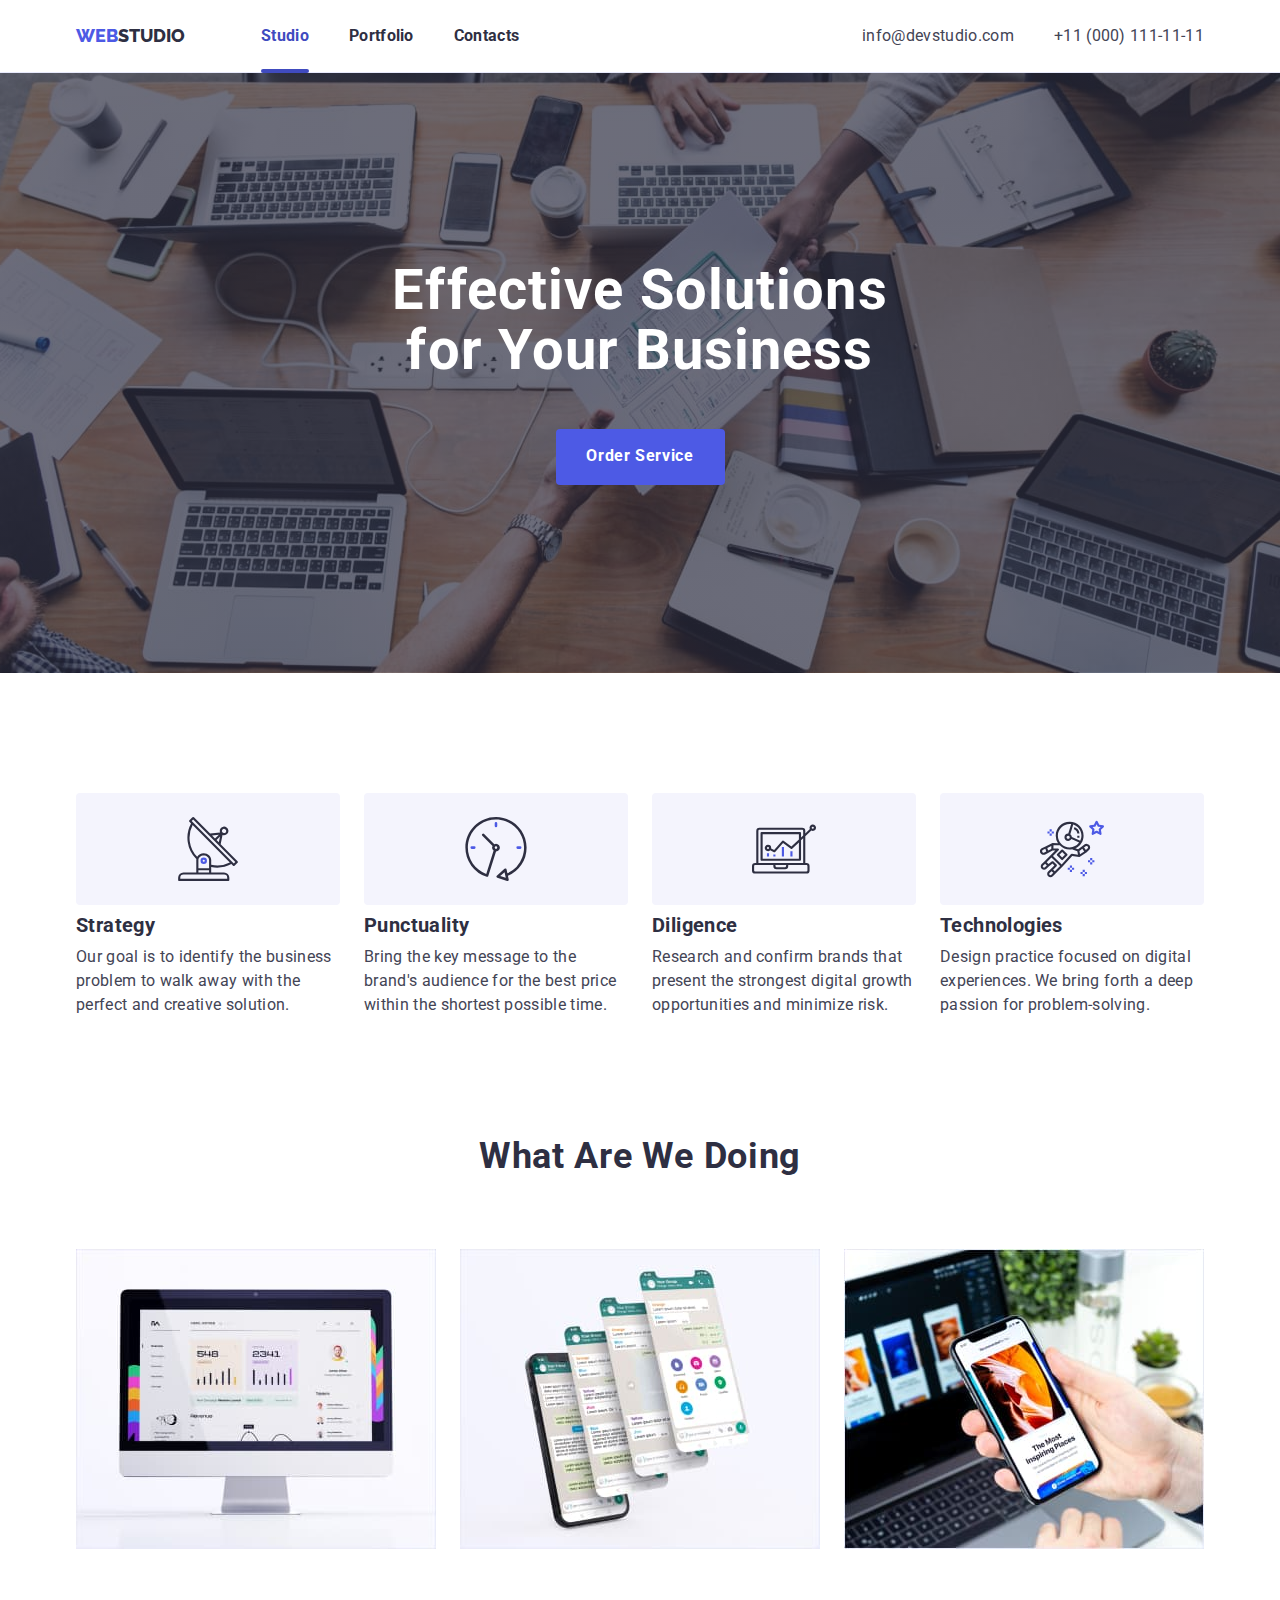
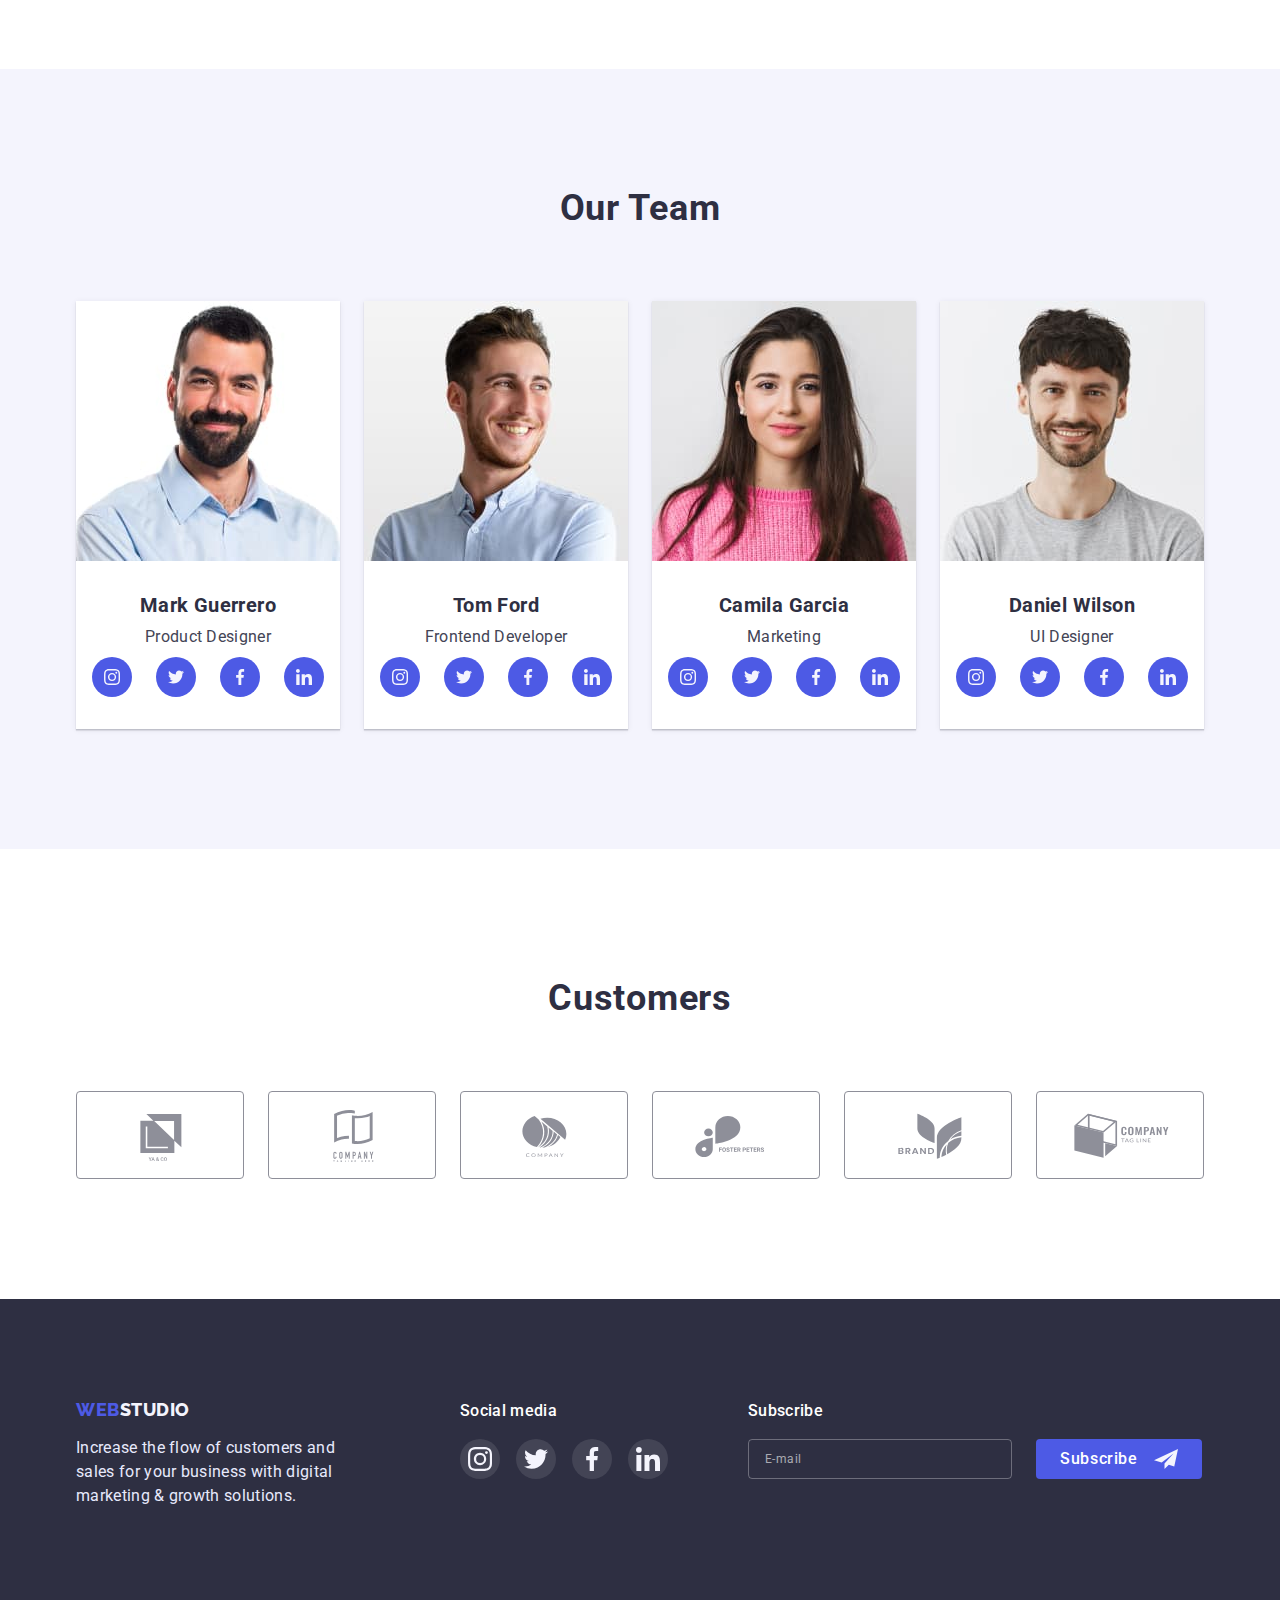
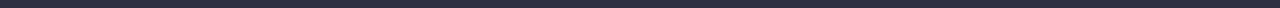
==== index.html @ 0e6d8555 "Create index.html" ====
<!DOCTYPE html>
<html lang="en">
<head>
    <meta charset="UTF-8">
    <meta http-equiv="X-UA-Compatible" content="IE=edge">
    <meta name="viewport" content="width=device-width, initial-scale=1.0">
    <title>Webstudio</title>
    <link rel="stylesheet" href="https://cdn.jsdelivr.net/npm/modern-normalize@1.1.0/modern-normalize.min.css">
    <link rel="preconnect" href="https://fonts.googleapis.com">
    <link rel="preconnect" href="https://fonts.gstatic.com" crossorigin>
    <link href="https://fonts.googleapis.com/css2?family=Raleway:wght@800&family=Roboto:wght@400;500;700;900&display=swap" rel="stylesheet">
    <link rel="stylesheet" href="./css/styles.css">
</head>
<body>
    <!--HEADER-->   
    <header class="header">
        
        <div class="container header-container">
        <a class="header-logo link" href="./index.html">Web<span class="header-logo-studio">Studio</span></a>
        <nav class="header-navigation">
            <ul class="header-list list">
                <li class="header-item">
                    <a class="header-link link current" href="./index.html">Studio</a>
                </li>
                <li class="header-item">
                    <a class="header-link link" href="./portfolio.html">Portfolio</a>
                </li>
                <li class="header-item">
                    <a class="header-link link" href="">Contacts</a>
                </li>
            </ul>
        </nav>
        <ul class="header-list list">
            <li class="header-item">
                <a class="contacts link" href="mailto:info@devstudio.com">info@devstudio.com</a>
            </li>
            <li class="header-item">
                <a class="contacts link" href="tel:+11(000)1111111">+11 (000) 111-11-11</a>
            </li>
        </ul>
        </div>
    </header>
    <main>
        <!--Hero-->
        <section class="hero">
            <div class="container">
            <h1 class="main-title">Effective Solutions for Your Business</h1>
            <button class="modal-btn" type="button" data-modal-open>Order Service</button>
        </div>
        </section>
        <section class="solutions section">
            
            <div class="container">
            <h2 hidden>solution</h2>
                <ul class="menu-solutions list">
                    <li class="menu-item">
                        <div class="menu-item-icon">
                            <svg class="menu-icon" width="64" height="64">
                            <use href="./images/icons.svg/symbol-defs[1].svg#icon-antenna" ></use>
                        </svg>
                        </div>
                        <p class="menu-name">Strategy</p>
                        <p class="menu-text">Our goal is to identify the business
                            problem to walk away with the perfect and creative solution. </p>
                    </li>
                    <li class="menu-item">
                        <div class="menu-item-icon">
                            <svg class="menu-icon" width="64" height="64">
                            <use href="./images/icons.svg/symbol-defs[1].svg#icon-clock" ></use>
                        </svg>
                        </div>
                        <p class="menu-name">Punctuality</p>
                        <p class="menu-text">Bring the key message to the brand's audience for the best price within the shortest possible time.</p>
                    </li>
                    <li class="menu-item">
                        <div class="menu-item-icon">
                            <svg class="menu-icon" width="64" height="64">
                            <use href="./images/icons.svg/symbol-defs[1].svg#icon-diagram" ></use>
                        </svg>
                        </div>
                        <p class="menu-name">Diligence</p>
                        <p class="menu-text">Research and confirm brands that present the strongest digital growth opportunities and minimize risk.
                        </p>
                    </li>
                    <li class="menu-item">
                        <div class="menu-item-icon">
                            <svg class="menu-icon" width="64" height="64">
                            <use href="./images/icons.svg/symbol-defs[1].svg#icon-astronaut-1-1" ></use>
                        </svg>
                        </div>
                        <p class="menu-name">Technologies</p>
                        <p class="menu-text">Design practice focused on digital experiences. We bring forth a deep passion for problem-solving.</p>
                    </li>
                </ul>
                </div>
        </section>
        <section class="images">
            <div class="container">
            <h2 class="images-title title">What are we doing</h2>
            <ul class="images-menu list">
                <li class="images-item"> 
                    <img src="./images/homework1/monitor.jpg" alt="monitor" width="360" height="300">
                </li>
                <li class="images-item"> 
                    <img src="./images/homework1/phones.jpg" alt="phones" width="360" height="300"> 
                </li>
                <li class="images-item">
                    <img src="./images/homework1/phone.jpg" alt="phone" width="360" height="300"> 
                </li>
            </ul>
            </div>
        </section>
        <section class="team section">
            <div class="container">
            <h2 class="team-title title">Our Team</h2>
            <ul class="team-photo list">
                <li class="team-item">
                   
                    <img src="./images/homework1/mark_guerrero.jpg" alt="man with a beard" width="264" height="260"> 
                <div class="team-item-container">
                 <h3 class="team-name">Mark Guerrero</h3> 
            <p class="team-text">Product Designer</p>
            <ul class="team-soc-list list">
                <li class="team-soc-item">
                    <a href="" class="team-soc-link link">
                    <svg class="team-soc-icon" width="16" height="16">
                        <use href="./images/icons.svg/symbol-defs[1].svg#icon-instagram-2-1"></use>
                    </svg>
                </a></li>
                <li class="team-soc-item">
                    <a href="" class="team-soc-link link">
                        <svg class="team-soc-icon" width="16" height="16">
                        <use href="./images/icons.svg/symbol-defs[1].svg#icon-twitter-1-1"></use>
                    </svg>
                </a></li>
                <li class="team-soc-item">
                    <a href="" class="team-soc-link link">
                    <svg class="team-soc-icon" width="16" height="16">
                        <use href="./images/icons.svg/symbol-defs[1].svg#icon-facebook-1-1"></use>
                    </svg>
                </a></li>
                <li class="team-soc-item"><a href="" class="team-soc-link link">
                    <svg class="team-soc-icon" width="16" height="16">
                        <use href="./images/icons.svg/symbol-defs[1].svg#icon-linkedin-1-1"></use>
                    </svg>
                </a></li>
            </ul>

                </div>
        </li>
                <li class="team-item">
                    <img src="./images/homework1/tom_ford.jpg" alt="blond man" width="264" height="260"> 
                <div class="team-item-container">
                    <h3 class="team-name">Tom Ford</h3>
            <p class="team-text">Frontend Developer</p> 
            <ul class="team-soc-list list">
                <li class="team-soc-item">
                    <a href="" class="team-soc-link link">
                    <svg class="team-soc-icon" width="16" height="16">
                        <use href="./images/icons.svg/symbol-defs[1].svg#icon-instagram-2-1"></use>
                    </svg>
                </a></li>
                <li class="team-soc-item">
                    <a href="" class="team-soc-link link">
                        <svg class="team-soc-icon" width="16" height="16">
                        <use href="./images/icons.svg/symbol-defs[1].svg#icon-twitter-1-1"></use>
                    </svg>
                </a></li>
                <li class="team-soc-item">
                    <a href="" class="team-soc-link link">
                    <svg class="team-soc-icon" width="16" height="16">
                        <use href="./images/icons.svg/symbol-defs[1].svg#icon-facebook-1-1"></use>
                    </svg>
                </a></li>
                <li class="team-soc-item"><a href="" class="team-soc-link link">
                    <svg class="team-soc-icon" width="16" height="16">
                        <use href="./images/icons.svg/symbol-defs[1].svg#icon-linkedin-1-1"></use>
                    </svg>
                </a></li>
            </ul>
                </div>
        </li>
                <li class="team-item">
                    <img src="./images/homework1/camila_garcia.jpg" alt="woman" width="264" height="260"> 
                <div class="team-item-container">
                    <h3 class="team-name">Camila Garcia</h3>
                    <p class="team-text">Marketing</p>
                    <ul class="team-soc-list list">
                        <li class="team-soc-item">
                            <a href="" class="team-soc-link link">
                            <svg class="team-soc-icon" width="16" height="16">
                                <use href="./images/icons.svg/symbol-defs[1].svg#icon-instagram-2-1"></use>
                            </svg>
                        </a></li>
                        <li class="team-soc-item">
                            <a href="" class="team-soc-link link">
                                <svg class="team-soc-icon" width="16" height="16">
                                <use href="./images/icons.svg/symbol-defs[1].svg#icon-twitter-1-1"></use>
                            </svg>
                        </a></li>
                        <li class="team-soc-item">
                            <a href="" class="team-soc-link link">
                            <svg class="team-soc-icon" width="16" height="16">
                                <use href="./images/icons.svg/symbol-defs[1].svg#icon-facebook-1-1"></use>
                            </svg>
                        </a></li>
                        <li class="team-soc-item"><a href="" class="team-soc-link link">
                            <svg class="team-soc-icon" width="16" height="16">
                                <use href="./images/icons.svg/symbol-defs[1].svg#icon-linkedin-1-1"></use>
                            </svg>
                        </a></li>
                    </ul>
                </div>
                </li>
                <li class="team-item">
                    <img src="./images/homework1/daniel_wilson.jpg" alt="man in a gray T-shirt" width="264" height="260"> 
                <div class="team-item-container">
                    <h3 class="team-name">Daniel Wilson</h3>
                <p class="team-text">UI Designer</p>
                <ul class="team-soc-list list">
                    <li class="team-soc-item">
                        <a href="" class="team-soc-link link">
                        <svg class="team-soc-icon" width="16" height="16">
                            <use href="./images/icons.svg/symbol-defs[1].svg#icon-instagram-2-1"></use>
                        </svg>
                    </a></li>
                    <li class="team-soc-item">
                        <a href="" class="team-soc-link link">
                            <svg class="team-soc-icon" width="16" height="16">
                            <use href="./images/icons.svg/symbol-defs[1].svg#icon-twitter-1-1"></use>
                        </svg>
                    </a></li>
                    <li class="team-soc-item">
                        <a href="" class="team-soc-link link">
                        <svg class="team-soc-icon" width="16" height="16">
                            <use href="./images/icons.svg/symbol-defs[1].svg#icon-facebook-1-1"></use>
                        </svg>
                    </a></li>
                    <li class="team-soc-item"><a href="" class="team-soc-link link">
                        <svg class="team-soc-icon" width="16" height="16">
                            <use href="./images/icons.svg/symbol-defs[1].svg#icon-linkedin-1-1"></use>
                        </svg>
                    </a></li>
                </ul>
                </div>
            </li>
            </ul>
        </div>
        </section>
        <section class="customers">
            <div class="container">
<h2 class="title">Customers</h2>
<ul class="customers-list list">
    <li class="customers-item"><a href="" class="customers-link link">
        <svg class="customers-icon" width="104" height="56">
            <use href="./images/icons.svg/symbol-defs[1].svg#icon-Logo-1"></use>
        </svg>
    </a></li>
    <li class="customers-item"><a href="" class="customers-link link">
        <svg class="customers-icon" width="104" height="56">
            <use href="./images/icons.svg/symbol-defs[1].svg#icon-Logo-2"></use>
        </svg>
    </a></li>
    <li class="customers-item"><a href="" class="customers-link link">
        <svg class="customers-icon" width="104" height="56">
            <use href="./images/icons.svg/symbol-defs[1].svg#icon-Logo-3"></use>
        </svg>
    </a></li>
    <li class="customers-item"><a href="" class="customers-link link">
        <svg class="customers-icon" width="104" height="56">
            <use href="./images/icons.svg/symbol-defs[1].svg#icon-Logo-4"></use>
        </svg>
    </a></li>
    <li class="customers-item"><a href="" class="customers-link link">
        <svg class="customers-icon" width="104" height="56">
            <use href="./images/icons.svg/symbol-defs[1].svg#icon-Logo-5"></use>
        </svg>
    </a></li>
    <li class="customers-item"><a href="" class="customers-link link">
        <svg class="customers-icon" width="104" height="56">
            <use href="./images/icons.svg/symbol-defs[1].svg#icon-Logo-6"></use>
        </svg>
    </a></li>
</ul>
</div>
        </section>
    </main>


    <footer class="footer">
        <div class=" footer-container container ">
        <div class="">
        <a class="footer-link link" href="/">Web<span class="footer-studio">Studio</span></a>
        <p class="footer-text">Increase the flow of customers and sales for your business with digital marketing & growth solutions.</p>
        </div>
        <div class="footer-field">
            <h3 class="footer-title">Social media</h3>
            <ul class="footer-soc-list list">
                <li class="footer-soc-item">
                    <a href="" class="footer-soc-link link">
                    <svg class="footer-soc-icon" width="24" height="24">
                        <use href="./images/icons.svg/symbol-defs[1].svg#icon-instagram-2-1"></use>
                    </svg>
                </a></li>
                <li class="footer-soc-item">
                    <a href="" class="footer-soc-link link">
                        <svg class="footer-soc-icon" width="24" height="24">
                        <use href="./images/icons.svg/symbol-defs[1].svg#icon-twitter-1-1"></use>
                    </svg>
                </a></li>
                <li class="footer-soc-item">
                    <a href="" class="footer-soc-link link">
                    <svg class="footer-soc-icon" width="24" height="24">
                        <use href="./images/icons.svg/symbol-defs[1].svg#icon-facebook-1-1"></use>
                    </svg>
                </a></li>
                <li class="footer-soc-item"><a href="" class="footer-soc-link link">
                    <svg class="footer-soc-icon" width="24" height="24">
                        <use href="./images/icons.svg/symbol-defs[1].svg#icon-linkedin-1-1"></use>
                    </svg>
                </a></li>
            </ul>
        </div>
        <div class="footer-sub">
        <h3 class="footer-title-sub">Subscribe</h3>
        <form class="footer-form">
        <input type="email" class="footer-input" name="user-email" required placeholder="E-mail"/> 
        <button type="submit" class="footer-submit">Subscribe
            <svg class="footer-soc-icon" width="24" height="24">
                <use href="./images/icons.svg/symbol-defs.svg#icon-Frame-3-1"></use>
            </svg>
        </button>
    </form></div>
    </div>
    </footer>
   
    <div class="backdrop is-hidden" data-modal>
        <div class="modal">
            <button type="button" class="modal-close" data-modal-close>
                <svg class="modal-icon" width="8" height="8">
                    <use href="./images/icons.svg/symbol-defs[1].svg#icon-close-black-18dp-2-1-1"></use>
                </svg>
            </button>
            <p class="modal-title">Leave your contacts and we will call you back</p>
           
            <form class="modal-form">
              
                    <label for="user-name" class="input-text">Name</label>
                    <div class="input-wrap">
                <input type="text" class="modal-input" id="user-name" name="user-name" required />
                <svg class="input-icon" width="18" height="18">
                    <use href="./images/icons.svg/symbol-defs.svg#icon-person-black-18dp-1-1"></use>
                </svg>
            </div>
       
           
            
                <label for="user-tel" class="input-text">Phone</label>
                <div class="input-wrap">
                <input type="tel" class="modal-input" id="user-tel" name="user-tel" required  />
                <svg class="input-icon" width="18" height="18">
                    <use href="./images/icons.svg/symbol-defs.svg#icon-phone-black-18dp-1-1"></use>
                </svg>
                </div>
        
              
                
                    <label for="user-email" class="input-text">Email</label>
                    <div class="input-wrap">
                <input type="email" class="modal-input" id="user-email" name="user-email" required/>
                <svg class="input-icon" width="18" height="18">
                    <use href="./images/icons.svg/symbol-defs.svg#icon-email-black-18dp-1-1"></use>
                </svg></div>
            
        
                <label for="user-comment" class="input-text">Comment</label>
            <textarea name="user-comment" id="user-comment" class="modal-comment" placeholder="Text input"></textarea>
        
         
            <input id="user-policy" type="checkbox" name="user_policy" value="true" class="modal-check visually-hidden"/>
            <label for="user-policy" class="check-text">
                <span>
                    <svg class="check-icon" width="10" height="8">
                        <use href="./images/icons.svg/symbol-defs.svg#icon-check-1"></use>
                    </svg>
                </span>I accept the terms and conditions of the&nbsp;<a href="">Privacy Policy</a></label>
        
           <button type="submit" class="modal-form-submit">Send</button>
            </form>
    </div>
        </div>
   
    <script src="./js/modal.js"></script>
</body>
</html>
---- css/styles.css ----
:root {
    --dark-color:#2E2F42;
    --text-color: #434455;
    --pressed-state-color: #404BBF;
    --btn-color: #FFFFFF;
    --links-color: #4D5AE5;
    --accent-color:#E7E9FC;
    --footer-logo-color: #F4F4FD;
}
body {
    font-family: 'Roboto', sans-serif;
   color: var(--text-color);

}
p,h1,h2,h3,h4,h5,h6 {
    margin-top: 0; 
    margin-bottom: 0;
     }
ol, ul{
    margin-top: 0; 
    margin-bottom: 0;
    padding-left: 0;
}
img {
    display: block;
}
.container {
    width: 1158px;
    padding-left: 15px;
    padding-right: 15px;
margin: 0 auto;


}
.section {
    padding-bottom: 120px;
    padding-top: 120px;
}
/*------------HEADER----------------*/
.list {
    list-style: none;
}
.link {
    text-decoration: none;
}
.header {
    padding-top: 24px;
    padding-bottom: 24px;
    border-bottom: 1px solid var(--accent-color);
}
.header-container {
    display: flex;
    align-items: center;
}

.header-logo {
font-family: 'Raleway', sans-serif;
font-weight: 800;
font-size: 18px;
line-height: 1.33;
text-transform: uppercase;
margin-right: 76px;
color: var(--links-color);
}

.header-logo-studio {
/* NAVY BLUE */
color: var(--dark-color);

}


/*-----------------nav-------------------------*/
.header-navigation {
    display: flex;
    align-items: center;
    margin-right: auto;
}
.header-list {
    display: flex;
    gap: 40px;  
}
.header-link {
    position: relative;
    font-weight: 700;
    font-size: 16px;
    line-height: 1.5;
    letter-spacing: 0.02em;
   /* navy blue */
   color: var(--dark-color);
    transition: color 250ms cubic-bezier(0.4, 0, 0.2, 1);
    
}
.header-link.current::after {
    content: "";
position: absolute;
width: 100%;
height: 4px;
background: #404BBF;
border-radius: 2px;
left: 0;
bottom: -28px;

}
.header-link:hover,
.header-link:focus {
    color: var(--pressed-state-color);
    background-color:var(--btn-color);
}
.header-list .header-link.current {
    color: var(--pressed-state-color);
}

/*-------------/nav----------------*/


/*--------------contacts--------------*/
.contacts {
    position: relative;
    font-size: 16px;
    line-height: 1.5;
    letter-spacing: 0.02em;
/* SLATE */
    color: var(--text-color);
    transition: color 250ms cubic-bezier(0.4, 0, 0.2, 1),
    background-color 250ms cubic-bezier(0.4, 0, 0.2, 1);
}
.contacts:hover,
.contacts:focus {
    color: var(--pressed-state-color);
   background-color: var(--btn-color);
}
/*----------------/contacts-------------------*/
/*--------------------/HEADER-----------*/
/*---------------MAIN-HERO-------------------*/
.hero {
    padding-top: 188px;
    padding-bottom: 188px;
    background-color: var(--dark-color);
    text-align: center;
    background-image: linear-gradient(
        rgba(46, 47, 66, 0.7),
        rgba(46, 47, 66, 0.7)
    ), url(../images/hw4/people-office.jpg);
    background-repeat: no-repeat;
    background-position: center;
    background-size: cover;
    max-width: 1440px;
    margin: auto;
}

.main-title {
max-width: 496px;
font-weight: 700;
font-size: 56px;
line-height: 1.07;
letter-spacing: 0.02em;
color: var(--btn-color);

margin-left: auto;
margin-right: auto;
margin-bottom: 48px;

}
.modal-btn {
    
  min-width: 169px;
  height: 56px;
    font-family: inherit;
    font-weight: 700;
    font-size: 16px;
    line-height: 1.18;
    letter-spacing: 0.04em;
    cursor: pointer;
    color: var(--btn-color);    
    background-color: var(--links-color);
    border-radius: 4px;
    border: none;
    transition: background-color 250ms cubic-bezier(0.4, 0, 0.2, 1);
}
.modal-btn:hover,
.modal-btn:focus
 { 
background-color: var(--pressed-state-color);

}
/*-----------------/Hero----------------*/
/*----------------- Section-SOLUTIONS---------*/
.menu-solutions {
    
    display: flex;
    flex-wrap: wrap;
    gap: 24px;
    column-gap: 24px;
    align-items: center;
     
}
.menu-item {
    flex-basis: calc((100% - 72px)/4);
    max-width: 264px;
}  
.menu-name{
   
    font-weight: 700;
    font-size: 20px;
    line-height: 1.2;
    letter-spacing: 0.02em; 
    /* NAVY BLUE */
    color: var(--dark-color);
    margin-bottom: 8px;
    margin-top: 8px;
}
.menu-text {
    
    font-size: 16px;
    line-height: 1.5;
    letter-spacing: 0.02em;
    /* SLATE */
    color: var(--text-color);    
}
.menu-item-icon {
    display: flex;
    border-radius: 4px;
        background-color: var(--footer-logo-color);
        align-items: center;
        justify-content: center;
        padding-top: 24px;
        padding-bottom: 24px;
}
.menu-icon{
    fill: var(--dark-color);
 
}
   
    
/*-----------------/section-SOLUTIONS---------*/
/*------------------sec-IMAGES-TEAM--------------------*/
.images-menu {
    display: flex;
    flex-wrap: wrap;
    gap: 24px;
    flex-basis: calc((100%-48px)/3);
}
.images {
    padding-bottom: 120px;
   
}
.title {

font-weight: 700;
font-size: 36px;
line-height: 1.11;
letter-spacing: 0.02em;
text-transform: capitalize;
color: var(--dark-color);
margin-bottom: 72px;
text-align: center;
}
/*------------------/sec-IMAGES--------------------*/


.team-item {
    box-shadow: 0px 1px 6px rgba(46, 47, 66, 0.08), 0px 1px 1px rgba(46, 47, 66, 0.16), 0px 2px 1px rgba(46, 47, 66, 0.08);
 
 background: var(--btn-color);

}

.team-name {
    
    font-weight: 700;
    font-size: 20px;
    line-height: 1.2;
    letter-spacing: 0.02em;
    /* NAVY BLUE */
    color: var(--dark-color);
  
    margin-bottom: 8px;
}
.team-text{
    font-size: 16px;
    line-height: 1.5;
    letter-spacing: 0.02em;
    /* SLATE */
    color: var(--text-color);
    margin-bottom: 8px;
}

.team {
    background-color:#F4F4FD;
}
.team-photo {
    display: flex;
    flex-wrap: wrap;
   gap: 24px;
   text-align: center;
   flex-basis: calc((100%-72px)/4); 
  
   
}
.team-item-container {
padding: 32px 16px;
}
.team-soc-list {
    display: flex;
    justify-content: center;
    list-style: none;
    gap: 24px;
    
}

.team-soc-item {
    width: 40px;
    height: 40px;
    
}

.team-soc-link{
    
    width: 100%;
    height: 100%;
    display: flex;
    border-radius: 50%;
    background-color: var(--links-color);
    align-items: center;
    justify-content: center;
    transition: background-color 250ms cubic-bezier(0.4, 0, 0.2, 1);
}
.team-soc-icon {
    fill:var(--footer-logo-color);
}
.team-soc-link:hover,
.team-soc-link:focus{
    background-color: var(--pressed-state-color);
}

/*------------------/sec-TEAM--------------------*/


/*------------------customers---------------------*/
.customers {
    padding-top: 130px;
    padding-bottom: 120px;
}
.customers-item {
    width: 168px;
    height: 88px;
    
}
.customers-link {
    width: 100%;
    height: 100%; 
    display: flex;
    border: 1px solid #8E8F99;
    border-radius: 4px;
align-items: center;
    justify-content: center;
    background-color: var(--btn-color);
    transition: border-color 250ms cubic-bezier(0.4, 0, 0.2, 1)
    ;
}
.customers-list {
    display: flex;
    justify-content: center;
    list-style: none;
    gap: 24px;
    
}
.customers-icon{
    
    fill: #8E8F99;
    transition: fill 250ms cubic-bezier(0.4, 0, 0.2, 1);
}
.customers-link:hover,

.customers-link:focus {
    border: 1px solid var(--pressed-state-color);
   
}
.customers-link:hover .customers-icon,

.customers-link:focus .customers-icon{
fill: var(--pressed-state-color);}



/*------------------FOOTER--------------------*/
.footer-link {
    font-family: 'Raleway', sans-serif;
font-weight: 800;
font-size: 18px;
line-height: 1.17;
letter-spacing: 0.03em;
text-transform: uppercase;
/* IRIS */
color: var(--links-color);

}
.footer-studio {
    /* CLOUD */
    color:var(--footer-logo-color); 
}
.footer-text {
font-size: 16px;
line-height: 1.5;
letter-spacing: 0.02em;
/* CORNFLOWER */
color: var(--accent-color);
margin-top: 16px;
max-width: 264px;
}
.footer {
    background-color: var(--dark-color);
    padding-top: 100px;
    padding-bottom: 100px;
    
}
.footer-container{
    display: flex;
}
.footer-title{
    display: flex;
font-weight: 500;
font-size: 16px;
line-height: 1.5;
/* identical to box height, or 150% */
letter-spacing: 0.02em;
margin-bottom:16px ;
color: var(--btn-color);
}
.footer-soc-list {
    display: flex;
    justify-content: center;
    gap: 16px;
}

.footer-soc-item {
    width: 40px;
    height: 40px;
}
.footer-soc-link {
    width: 100%;
    height: 100%;
    display: flex;
    border-radius: 50%;
    align-items: center;
    
    justify-content: center;
    background-color: rgba(255, 255, 255, 0.1);
    transition:  background-color 250ms cubic-bezier(0.4, 0, 0.2, 1);
}

.footer-soc-icon {
    fill: var(--footer-logo-color);
}
.footer-soc-link:hover,
.footer-soc-link:focus{
    background-color: #31D0AA;
}
.footer-field{
    margin-left: 120px;
    margin-right: 80px;
}
.footer-input {
    width: 264px;
    height: 40px;
    background-color: transparent;
    border: 1px solid rgba(255, 255, 255, 0.3);
border-radius: 4px;
outline: none;
padding-left: 16px;
color: #FFFFFF;
font-size: 12px;
display: flex;
transition:border-color 250ms cubic-bezier(0.4, 0, 0.2, 1);
}
.footer-input:hover,
.footer-input:focus{
    border-color: 1px solid rgba(33, 150, 243, 0);
    outline: none;
}
.footer-input::placeholder{
    font-weight: 400;
font-size: 12px;
line-height: 2;
display: flex;
align-items: center;
letter-spacing: 0.04em;
color: rgba(255, 255, 255, 0.6);
}
.footer-submit {
    min-width: 165px;
    height: 40px;
      font-weight: 500;
      font-size: 16px;
      line-height: 1.5;
      letter-spacing: 0.04em;
      cursor: pointer;
      color: var(--btn-color);    
      background-color: var(--links-color);
      border-radius: 4px;
      border: none;
      display: flex;
align-items: center;
justify-content: center;
gap: 16px;
padding: 8px 24px;
      transition: background-color 250ms cubic-bezier(0.4, 0, 0.2, 1);
     
    }
  .footer-submit:hover,
  .footer-submit:focus
   { 
  background-color: var(--pressed-state-color);
}

.footer-form{
    display: flex;
    gap: 24px;
   
}
.footer-title-sub{
    font-weight: 500;
    display: flex;
font-size: 16px;
line-height: 1.5;
letter-spacing: 0.02em;
color: #FFFFFF;
margin-bottom: 16px;

}
/*------------------/FOOTER--------------------*/


/*---------------PORTFOLIO-----------------*/
.visually-hidden {
    border: 0;
  clip: rect(0 0 0 0);
  height: 1px;
  margin: -1px;
  overflow: hidden;
  padding: 0;
  position: absolute;
  width: 1px; 
}
.filters {
    padding-top: 96px;
    padding-bottom: 120px;
    
}
.filters-list{
    display: flex;
    flex-basis: calc((100% - 96px)/5);
    justify-content: center;
    gap:24px;
    margin:0 auto; 
    margin-bottom: 72px;
}

.filters-btn {
    font-family: inherit;
font-weight: 500;
font-size: 16px;
line-height: 1.5;
display:flex;
align-items: flex-start;
text-align: center;
letter-spacing: 0.04em;
/* IRIS */
color: var(--links-color);
background: var(--footer-logo-color);
cursor: pointer;
border-radius: 4px;
transition: color 250ms cubic-bezier(0.4, 0, 0.2, 1), 
background-color 250ms cubic-bezier(0.4, 0, 0.2, 1),
 box-shadow 250ms cubic-bezier(0.4, 0, 0.2, 1),
  border-color 250ms cubic-bezier(0.4, 0, 0.2, 1);
padding: 12px 24px;
border: 1px solid var(--accent-color);
}
.filters-btn:hover,
.filters-btn:focus {
    color: var(--btn-color);
   background-color: var(--pressed-state-color);
   border: 1px solid var(--pressed-state-color);
   box-shadow: 0px 3px 1px rgba(0, 0, 0, 0.1), 
   0px 2px 1px rgba(0, 0, 0, 0.08), 0px 2px 2px rgba(0, 0, 0, 0.12);
}
.photos-title{
    font-weight: 500;
    font-size: 20px;
    line-height: 1.2;
    letter-spacing: 0.02em;
    /* NAVY BLUE */ 
    color: var(--dark-color); 
    margin-bottom: 8px;
    
}
.photos-subtitle{
    font-size: 16px;
    line-height: 1.5;
    letter-spacing: 0.02em;
    /* SLATE */
    color: var(--text-color);
}

 .photos-list {
 flex-basis: calc((100%-192px)/9);
 display: flex;   
 flex-wrap: wrap;
row-gap: 48px;
column-gap: 24px;

}

.photos-link{
   display: block;
    box-shadow: 0px 1px 6px rgba(46, 47, 66, 0.08);
    background-color: var(--btn-color);
    transition: box-shadow 250ms cubic-bezier(0.4, 0, 0.2, 1);
    
}

.photos-link:hover,
.photos-link:focus{  
   
box-shadow: 0px 1px 6px rgba(46, 47, 66, 0.08), 0px 1px 1px rgba(46, 47, 66, 0.16),
 0px 2px 1px rgba(46, 47, 66, 0.08);

}

.photos-text {
    border: 1px solid var(--accent-color);
   border-top: 0;
padding-top: 32px;
padding-left: 16px;
padding-bottom: 32px;
}
.photos-top-text {
position: absolute;
top: 0;
font-weight: 400;
font-size: 16px;
line-height:1.5;
/* or 150% */
letter-spacing: 0.02em;
/* CLOUD */
color: var(--footer-logo-color);
background-color: var(--links-color);
height: 100%;
padding: 40px 32px;
transform: translateY(100%);
transition: transform 250ms cubic-bezier(0.4, 0, 0.2, 1);
overflow: auto;
}
.photos-top-wrap{
    position: relative;
    overflow: hidden;
}


.photos-link:hover .photos-top-text,
.photos-link:focus .photos-top-text
{
transform: translateY(0);
}


/*----------/PORTFOLIO---------------------*/
/*-------------MODAL--------------------*/
.backdrop{
    position: fixed;
    top: 0;
    width: 100%;
    height: 100%; 
    background-color: rgba(17, 19,25, 0.439);
    transition: opacity 250ms cubic-bezier(0.4, 0, 0.2, 1), visibility 250ms cubic-bezier(0.4, 0, 0.2, 1);
}

.modal{
    position: absolute;
top: 50%;
left: 50%;
    width:408px ;
    min-height: 576px;
    background-color: #FCFCFC;
    box-shadow: 0px 1px 1px rgba(0, 0, 0, 0.14), 
    0px 1px 3px rgba(0, 0, 0, 0.12), 0px 2px 1px rgba(0, 0, 0, 0.2);
border-radius: 4px;
transform: translate(-50%, -50%) scaleX(1);
transition: transform 250ms cubic-bezier(0.4, 0, 0.2, 1);
padding: 72px 24px 24px 24px;
}
.modal-close{
   position: absolute;
   top: 24px;
   right: 24px;
   justify-content: center;
    width: 24px;
    height: 24px;
    background-color: var(--accent-color);
border: 1px solid rgba(0, 0, 0, 0.1);
border-radius: 50%;
cursor: pointer;
 display: flex;
 align-items: center;
     margin-left: auto;
     transition: fill 250ms cubic-bezier(0.4, 0, 0.2, 1),
      background-color 250ms cubic-bezier(0.4, 0, 0.2, 1)
     
}
.modal-close:hover,
.modal-close:active{
    background-color: #404BBF;
    fill: #FFFFFF;
}
.backdrop.is-hidden .modal{
    transform: translate(-50%, -50%) scaleX(0);

}
.is-hidden{
    opacity: 0;
    visibility: hidden;
    pointer-events: none;
}
.modal-title{
    
    font-weight: 500;
    font-size: 16px;
    line-height: 1.5;
    text-align: center;
    letter-spacing: 0.02em;
    color: #2E2F42;
    margin-bottom: 14px;
}
.modal-input{
    width: 100%;
    height: 40px;
    background-color: transparent;
    border: 1px solid rgba(33, 33, 33, 0.2);
border-radius: 4px;
outline: none;
padding-left: 38px;
color: #000000;
font-size: 16px;
transition:border-color 250ms cubic-bezier(0.4, 0, 0.2, 1);
}

.input-wrap{
    position: relative;
    
    margin-bottom: 8px;
}
.input-icon{
   position: absolute; 
   left: 16px;
   transform: translateY(-50%);
   top: 50%;
   transition:fill 250ms cubic-bezier(0.4, 0, 0.2, 1);
}
.modal-input:focus{
    border-color: #4D5AE5;
}
.modal-input:focus + .input-icon{
    fill: #4D5AE5;
}
.modal-input::placeholder{
    font-size: 12px;
    color: rgba(117, 117, 117, 0.5);
}
.input-text{
   display: inline-block;
    font-weight: 400;
    font-size: 12px;
    line-height: 1.33;
    letter-spacing: 0.01em;
    color: #8E8F99;
    margin-bottom: 4px;
}
.modal-comment{
    width: 100%;
    height: 120px;
    border: 1px solid rgba(33, 33, 33, 0.2);
border-radius: 4px;
outline: none;
background-color: transparent;

padding: 8px 16px;
resize: none;
}
.modal-comment::placeholder{
    font-weight: 400;
font-size: 12px;
line-height: 1.33;
letter-spacing: 0.04em;
color: rgba(117, 117, 117, 0.5);

}
.check-text span{
    width: 16px;
    height: 16px;
    border: 1.25px solid #2E2F42;
border-radius: 2px;
display: flex;
margin-right: 8px;
align-items: center;
justify-content: center;
fill: transparent;

}
.modal-check:checked + .check-text span{
    background-color: #404BBF;
/* OCEAN */
border: none;
fill: #F4F4FD;

}
.check-text{
    font-weight: 400;
font-size: 12px;
line-height: 1.33;
letter-spacing: 0.04em;
color: #757575;
display: flex;
margin-top: 16px;
    margin-bottom: 24px;
}
.modal-form-submit{
    min-width: 169px;
  height: 56px;
    font-family: inherit;
    font-weight: 700;
    font-size: 16px;
    line-height: 1.5;
    letter-spacing: 0.04em;
    cursor: pointer;
    color: var(--btn-color);    
    background-color: var(--links-color);
    border-radius: 4px;
    border: none;
    transition: background-color 250ms cubic-bezier(0.4, 0, 0.2, 1);

align-self: center;

}
.modal-form-submit:hover,
.modal-form-submit:hover{
    background-color: var(--pressed-state-color);

}
.modal-form{
    display: flex;
    flex-direction: column;
}
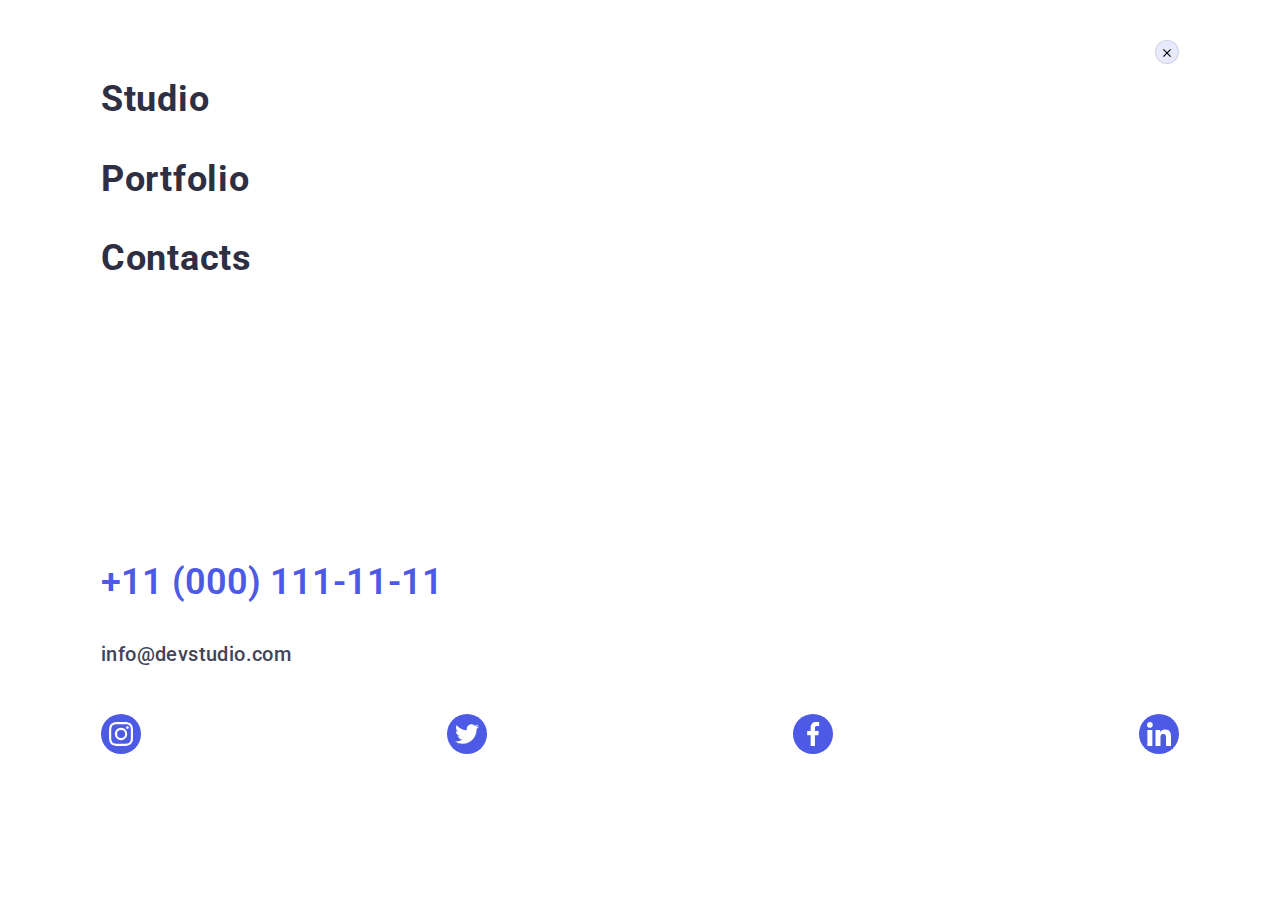
==== commit 5f91e203: "Update index.html" ====
--- a/index.html
+++ b/index.html
@@ -10,9 +10,13 @@
     <link rel="preconnect" href="https://fonts.gstatic.com" crossorigin>
     <link href="https://fonts.googleapis.com/css2?family=Raleway:wght@800&family=Roboto:wght@400;500;700;900&display=swap" rel="stylesheet">
     <link rel="stylesheet" href="./css/styles.css">
+    <link rel="stylesheet" href="./css/mobile.css">
+    <link rel="stylesheet" href="./css/tablet.css">
+    <link rel="stylesheet" href="./css/desktop.css">
 </head>
 <body>
     <!--HEADER-->   
+    
     <header class="header">
         
         <div class="container header-container">
@@ -30,6 +34,10 @@
                 </li>
             </ul>
         </nav>
+        <button type="button" class="mobile-btn">
+            <svg class="mobile-btn-icon" width="32" height="22">
+            <use href="./images/icons.svg/symbol-defs.svg#menu_btn"></svg>
+        </button>
         <ul class="header-list list">
             <li class="header-item">
                 <a class="contacts link" href="mailto:info@devstudio.com">info@devstudio.com</a>
@@ -39,15 +47,76 @@
             </li>
         </ul>
         </div>
+
+
+        <div class="mobile-menu">
+            <div class="container mobile-menu-container">
+            <button type="button" class="mobile-menu_close-btn">
+                <svg class="mobile-menu_close-btn-icon" width="8" height="8">
+                <use href="./images/icons.svg/symbol-defs.svg#icon-close-black-18dp-2-1-2"></svg>
+            </button>
+           
+            <ul class="mobile-menu-list list"> 
+                <li class="mobile-menu-list-item">
+                    <a class="mobile-menu-list-link link current" href="./index.html">Studio</a>
+                </li>
+                <li class="mobile-menu-list-item">
+                    <a class="mobile-menu-list-link link" href="./portfolio.html">Portfolio</a>
+                </li>
+                <li class="mobile-menu-list-item">
+                    <a class="mobile-menu-list-link link" href="">Contacts</a>
+                </li>
+            </ul>
+            <ul class="mobile-menu-cont list">
+                <li class="mobile-menu-cont-item">
+                    <a class="mobile-menu-cont-tel link" href="tel:+11(000)1111111">+11 (000) 111-11-11 </a>
+                </li>
+                <li class="mobile-menu-cont-item">
+                    <a class="mobile-menu-cont-email link" href="mailto:info@devstudio.com">info@devstudio.com</a>
+                </li>
+            </ul>
+            <ul class="mobile-soc-list list">
+                <li class="mobile-soc-item">
+                    <a href="" class="mobile-soc-link link">
+                    <svg class="mobile-soc-icon" width="24" height="24">
+                        <use href="./images/icons.svg/symbol-defs[1].svg#icon-instagram-2-1"></use>
+                    </svg>
+                </a></li>
+                <li class="mobile-soc-item">
+                    <a href="" class="mobile-soc-link link">
+                        <svg class="mobile-soc-icon" width="24" height="24">
+                        <use href="./images/icons.svg/symbol-defs[1].svg#icon-twitter-1-1"></use>
+                    </svg>
+                </a></li>
+                <li class="mobile-soc-item">
+                    <a href="" class="mobile-soc-link link">
+                    <svg class="mobile-soc-icon" width="24" height="24">
+                        <use href="./images/icons.svg/symbol-defs[1].svg#icon-facebook-1-1"></use>
+                    </svg>
+                </a></li>
+                <li class="mobile-soc-item"><a href="" class="mobile-soc-link link">
+                    <svg class="mobile-soc-icon" width="24" height="24">
+                        <use href="./images/icons.svg/symbol-defs[1].svg#icon-linkedin-1-1"></use>
+                    </svg>
+                </a></li>
+            </ul>
+        </div>
+        </div>
+
+
+
+
     </header>
     <main>
         <!--Hero-->
+        <!--
         <section class="hero">
             <div class="container">
-            <h1 class="main-title">Effective Solutions for Your Business</h1>
+            <h1 class="main-title">Effective Solutions For Your Business</h1>
             <button class="modal-btn" type="button" data-modal-open>Order Service</button>
         </div>
-        </section>
+        </section>-->
+<!--
         <section class="solutions section">
             
             <div class="container">
@@ -64,7 +133,7 @@
                             problem to walk away with the perfect and creative solution. </p>
                     </li>
                     <li class="menu-item">
-                        <div class="menu-item-icon">
+                       <div class="menu-item-icon">
                             <svg class="menu-icon" width="64" height="64">
                             <use href="./images/icons.svg/symbol-defs[1].svg#icon-clock" ></use>
                         </svg>
@@ -83,7 +152,7 @@
                         </p>
                     </li>
                     <li class="menu-item">
-                        <div class="menu-item-icon">
+                    <div class="menu-item-icon">
                             <svg class="menu-icon" width="64" height="64">
                             <use href="./images/icons.svg/symbol-defs[1].svg#icon-astronaut-1-1" ></use>
                         </svg>
@@ -93,7 +162,8 @@
                     </li>
                 </ul>
                 </div>
-        </section>
+        </section>-->
+        <!--
         <section class="images">
             <div class="container">
             <h2 class="images-title title">What are we doing</h2>
@@ -109,8 +179,9 @@
                 </li>
             </ul>
             </div>
-        </section>
-        <section class="team section">
+        </section>-->
+    <!--
+        <section class="team "> section
             <div class="container">
             <h2 class="team-title title">Our Team</h2>
             <ul class="team-photo list">
@@ -246,7 +317,8 @@
             </li>
             </ul>
         </div>
-        </section>
+        </section>-->
+                <!--
         <section class="customers">
             <div class="container">
 <h2 class="title">Customers</h2>
@@ -283,10 +355,10 @@
     </a></li>
 </ul>
 </div>
-        </section>
+        </section>-->
     </main>
 
-
+<!--
     <footer class="footer">
         <div class=" footer-container container ">
         <div class="">
@@ -332,8 +404,8 @@
         </button>
     </form></div>
     </div>
-    </footer>
-   
+    </footer>-->
+   <!--
     <div class="backdrop is-hidden" data-modal>
         <div class="modal">
             <button type="button" class="modal-close" data-modal-close>
@@ -390,6 +462,6 @@
     </div>
         </div>
    
-    <script src="./js/modal.js"></script>
+    <script src="./js/modal.js"></script>-->
 </body>
 </html>--- a/css/styles.css
+++ b/css/styles.css
@@ -23,18 +23,23 @@
 }
 img {
     display: block;
+    max-width: 100%;
+    height: auto;
+    width: 100%;
+
 }
 .container {
-    width: 1158px;
-    padding-left: 15px;
-    padding-right: 15px;
-margin: 0 auto;
+   /* width: 1158px;*/
+    /*padding-left: 15px; */padding-left: 16px;
+    /*padding-right: 15px;*/padding-right: 16px;
+   /* margin: 0 auto;*/
+
 
 
 }
 .section {
-    padding-bottom: 120px;
-    padding-top: 120px;
+    /*padding-bottom: 120px;*/ padding-bottom: 96px;
+   /* padding-top: 120px;*/ padding-top: 96px;
 }
 /*------------HEADER----------------*/
 .list {
@@ -51,6 +56,7 @@
 .header-container {
     display: flex;
     align-items: center;
+    justify-content: space-between;
 }
 
 .header-logo {
@@ -68,16 +74,138 @@
 color: var(--dark-color);
 
 }
-
+.mobile-btn {
+  background-color: transparent;
+  border: none;
+padding: 0;
+width: 32px;
+height: 22px;
+
+}
+.mobile-btn-icon {
+stroke: #2E2F42;
+
+}
+.mobile-menu{
+    position: fixed;
+    width: 100%;
+    height: 100%;
+    z-index: 1000;
+    background-color: #FFFFFF;
+    left: 0;
+    top: 0;
+   
+}
+.mobile-menu_close-btn{
+    position: absolute;
+    top:40px;
+    right: 40px;
+    background-color: #E7E9FC;
+    border: 1px solid rgba(0, 0, 0, 0.1);
+    border-radius: 50%;
+    align-items: center;
+    justify-content: center;
+    width: 24px;
+height: 24px;
+transition: fill 250ms cubic-bezier(0.4, 0, 0.2, 1),
+background-color 250ms cubic-bezier(0.4, 0, 0.2, 1)
+
+}
+.mobile-menu_close-btn:hover,
+.mobile-menu_close-btn:active{
+background-color: #404BBF;
+fill: #FFFFFF;
+}
+
+.mobile-menu-container{
+position: relative;
+height: 796px;
+padding: 80px 40px 40px 40px;
+}
+.mobile-menu-list{
+margin-bottom: 284px;
+}
+.mobile-menu-list-item:not(:last-child) {
+    margin-bottom: 40px;
+}
+.mobile-menu-list-link{
+    
+    font-weight: 700;
+    font-size: 36px;
+    line-height: 1.1;
+    letter-spacing: 0.02em;
+   /* navy blue */
+   color: #2E2F42;
+    transition: color 250ms cubic-bezier(0.4, 0, 0.2, 1);
+}
+
+.mobile-menu-list-link:hover,
+.mobile-menu-list-link:focus {
+    color: #404BBF;
+    background-color:var(--btn-color);
+}
+
+.mobile-menu-cont-tel{
+font-weight: 600;
+font-size: 36px;
+line-height: 1.1;
+text-transform: capitalize;
+color: #4D5AE5;}
+
+.mobile-menu-cont-email{
+    font-weight: 500;
+    font-size: 20px;
+    line-height: 1.2;
+    letter-spacing: 0.02em;
+    color: #434455;
+}
+.mobile-menu-cont-item:not(:last-child){
+margin-bottom: 40px;
+}
+.mobile-menu-cont{
+    margin-bottom: 48px;
+}
+
+
+
+
+
+.mobile-soc-list {
+    display: flex;
+    justify-content: space-between;
+    gap: 56px;
+}
+
+.mobile-soc-item {
+    width: 40px;
+    height: 40px;
+}
+.mobile-soc-link {
+    width: 100%;
+    height: 100%;
+    display: flex;
+    border-radius: 50%;
+    align-items: center;
+    justify-content: center;
+    background-color: #4D5AE5;;
+    transition:  background-color 250ms cubic-bezier(0.4, 0, 0.2, 1);
+}
+
+.mobile-soc-icon {
+    fill: #FFFFFF;
+}
+.mobile-soc-link:hover,
+.mobile-soc-link:focus{
+    background-color: #404BBF;
 
 /*-----------------nav-------------------------*/
 .header-navigation {
-    display: flex;
+    /*display: flex;*/display: none;
     align-items: center;
     margin-right: auto;
 }
 .header-list {
-    display: flex;
+    /*display: flex;*/ display: none;
     gap: 40px;  
 }
 .header-link {
@@ -100,7 +228,7 @@
 border-radius: 2px;
 left: 0;
 bottom: -28px;
-
+display: none;
 }
 .header-link:hover,
 .header-link:focus {
@@ -134,8 +262,8 @@
 /*--------------------/HEADER-----------*/
 /*---------------MAIN-HERO-------------------*/
 .hero {
-    padding-top: 188px;
-    padding-bottom: 188px;
+    padding-top: 112px;/*188px*/
+    padding-bottom: 112px; /*188px*/
     background-color: var(--dark-color);
     text-align: center;
     background-image: linear-gradient(
@@ -150,16 +278,17 @@
 }
 
 .main-title {
-max-width: 496px;
+max-width: 320px; /*496px;*/
+text-align: center;
 font-weight: 700;
-font-size: 56px;
-line-height: 1.07;
+font-size: 36px; /*56px*/
+line-height: 1.11; /*1.07*/
 letter-spacing: 0.02em;
 color: var(--btn-color);
-
-margin-left: auto;
-margin-right: auto;
-margin-bottom: 48px;
+margin: 0 auto;
+/*margin-left: auto;
+margin-right: auto;*/
+margin-bottom: 72px; /*48px;*/
 
 }
 .modal-btn {
@@ -192,23 +321,26 @@
     flex-wrap: wrap;
     gap: 24px;
     column-gap: 24px;
+    
     align-items: center;
      
 }
 .menu-item {
     flex-basis: calc((100% - 72px)/4);
     max-width: 264px;
+    
 }  
 .menu-name{
-   
+    display: flex;
+   justify-content: center;
     font-weight: 700;
     font-size: 20px;
     line-height: 1.2;
     letter-spacing: 0.02em; 
     /* NAVY BLUE */
     color: var(--dark-color);
+
     margin-bottom: 8px;
-    margin-top: 8px;
 }
 .menu-text {
     
@@ -263,7 +395,8 @@
     box-shadow: 0px 1px 6px rgba(46, 47, 66, 0.08), 0px 1px 1px rgba(46, 47, 66, 0.16), 0px 2px 1px rgba(46, 47, 66, 0.08);
  
  background: var(--btn-color);
-
+ 
+width: 100%;
 }
 
 .team-name {
@@ -288,15 +421,17 @@
 
 .team {
     background-color:#F4F4FD;
+    padding-top: 96px;
+    padding-bottom: 128px;
 }
 .team-photo {
     display: flex;
     flex-wrap: wrap;
-   gap: 24px;
+gap: 72px;
    text-align: center;
-   flex-basis: calc((100%-72px)/4); 
-  
-   
+   /*flex-basis: calc((100%-72px)/4);*/
+ 
+   justify-content: center;
 }
 .team-item-container {
 padding: 32px 16px;
@@ -339,13 +474,14 @@
 
 /*------------------customers---------------------*/
 .customers {
-    padding-top: 130px;
-    padding-bottom: 120px;
+    padding-top: 96px;
+    padding-bottom: 96px;
 }
 .customers-item {
-    width: 168px;
+    max-width: 190px;
     height: 88px;
-    
+    width: calc((100% - 16px) / 2);
+   
 }
 .customers-link {
     width: 100%;
@@ -363,8 +499,10 @@
     display: flex;
     justify-content: center;
     list-style: none;
-    gap: 24px;
-    
+    flex-wrap: wrap;
+ column-gap: 16px ;
+ row-gap: 72px;
+ 
 }
 .customers-icon{
     
--- a/css/mobile.css
+++ b/css/mobile.css
@@ -0,0 +1,9 @@
+@media screen and (min-width: 480px) {
+    .container {
+        width: 428px;
+        margin-left: auto;
+        margin-right: auto;
+    }
+}
+
+   --- a/css/tablet.css
+++ b/css/tablet.css
@@ -0,0 +1,35 @@
+@media screen and (min-width: 768px) {
+    .container {
+        width: 768px;      
+}
+.hero {
+    padding-bottom: 108px; /*188px*/
+    }
+.main-title {
+    max-width: 496px; 
+        font-size: 56px;
+        line-height: 1.07;
+        margin-bottom: 40px; /*48px;*/
+}
+        
+
+
+
+
+.team{
+    padding-bottom: 104px;
+    
+}
+.team-photo{
+    column-gap: 24px;
+    row-gap: 64px;
+}
+.customers-item {
+   max-width: 168px;
+  
+   }
+.customers-list {
+    column-gap:  ;
+    width: calc((100% - 48px) / 3);}
+   
+    --- a/css/desktop.css
+++ b/css/desktop.css
@@ -0,0 +1,22 @@
+@media screen and (min-width: 1200px) {
+    .container {
+        width: 1158px;  
+}
+.hero {
+    padding-top: 188px;
+    padding-bottom: 188px;
+}
+
+.main-title {
+margin-bottom: 48px;
+
+}
+.team{
+    padding-bottom: 120px;
+    padding-top: 120px;}
+
+    .customers-item {
+        
+    flex-basis: calc((100% - 120px) / 6);
+        }
+     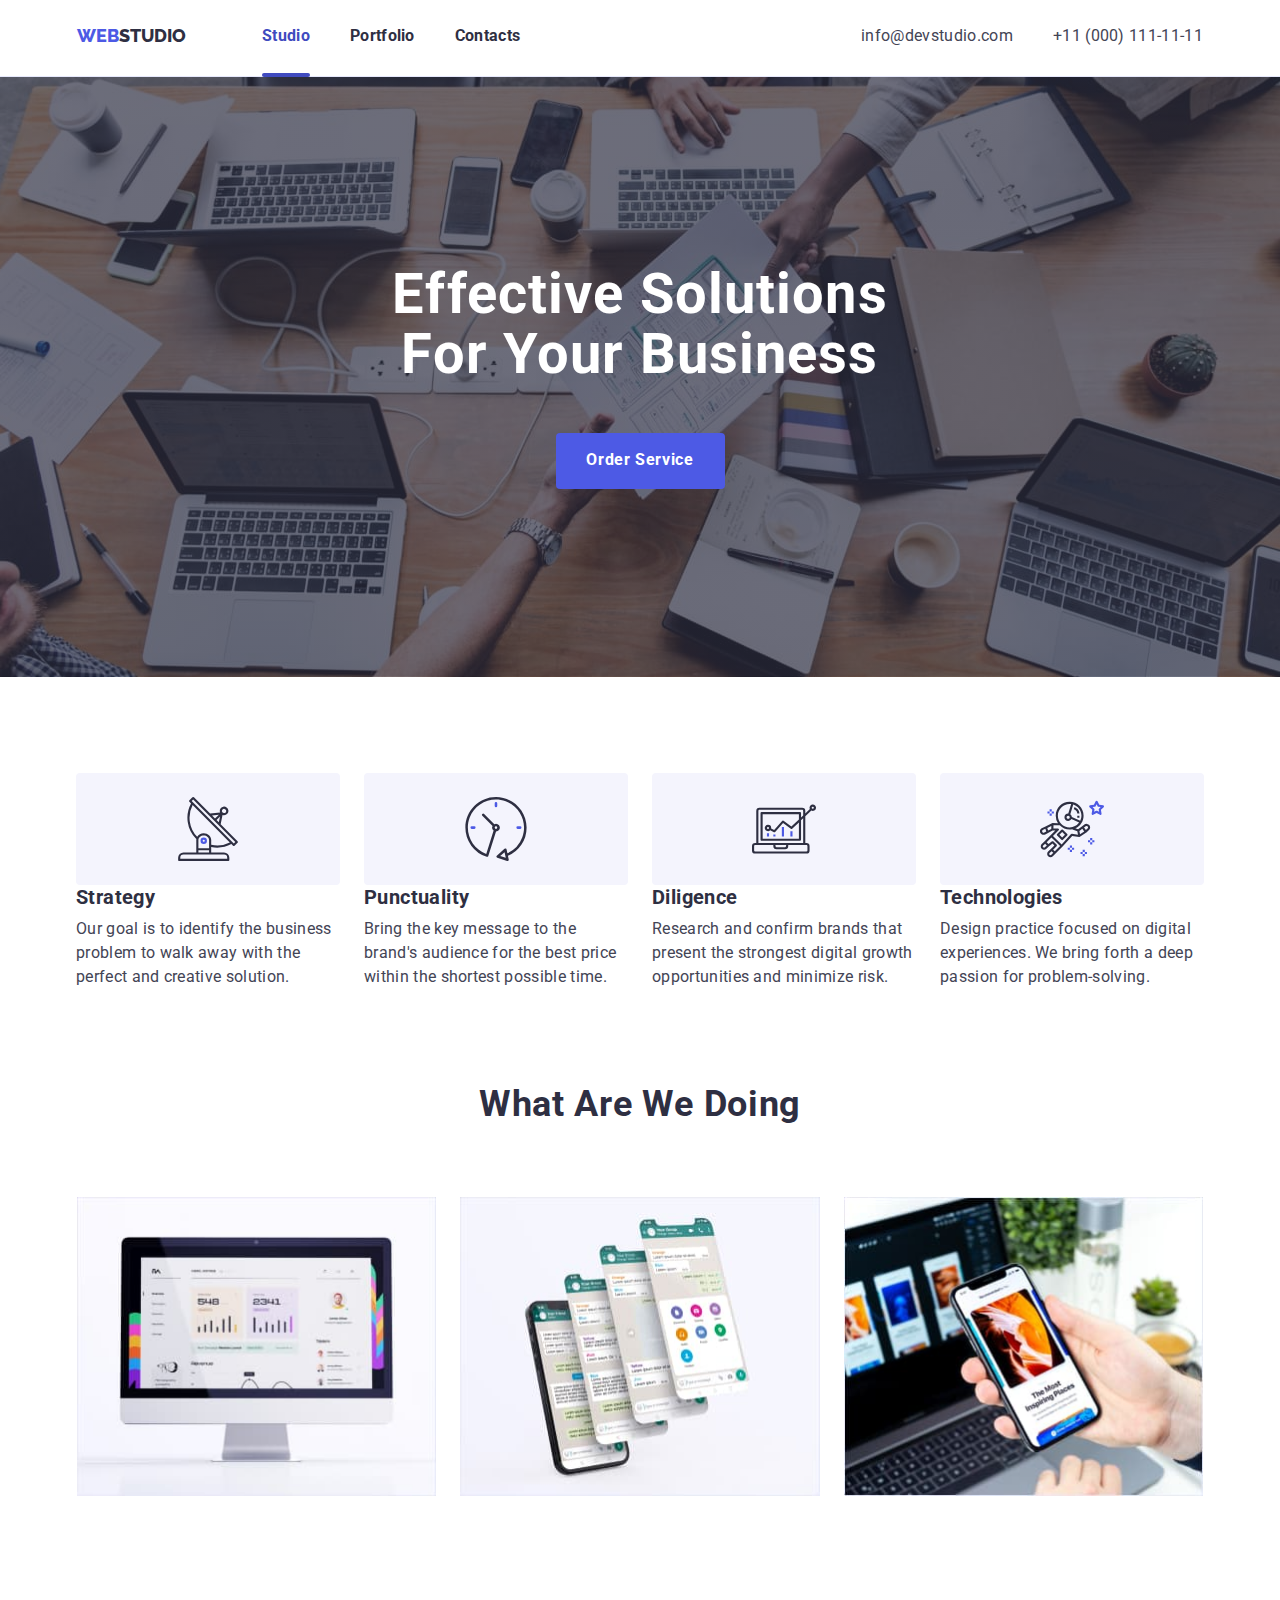
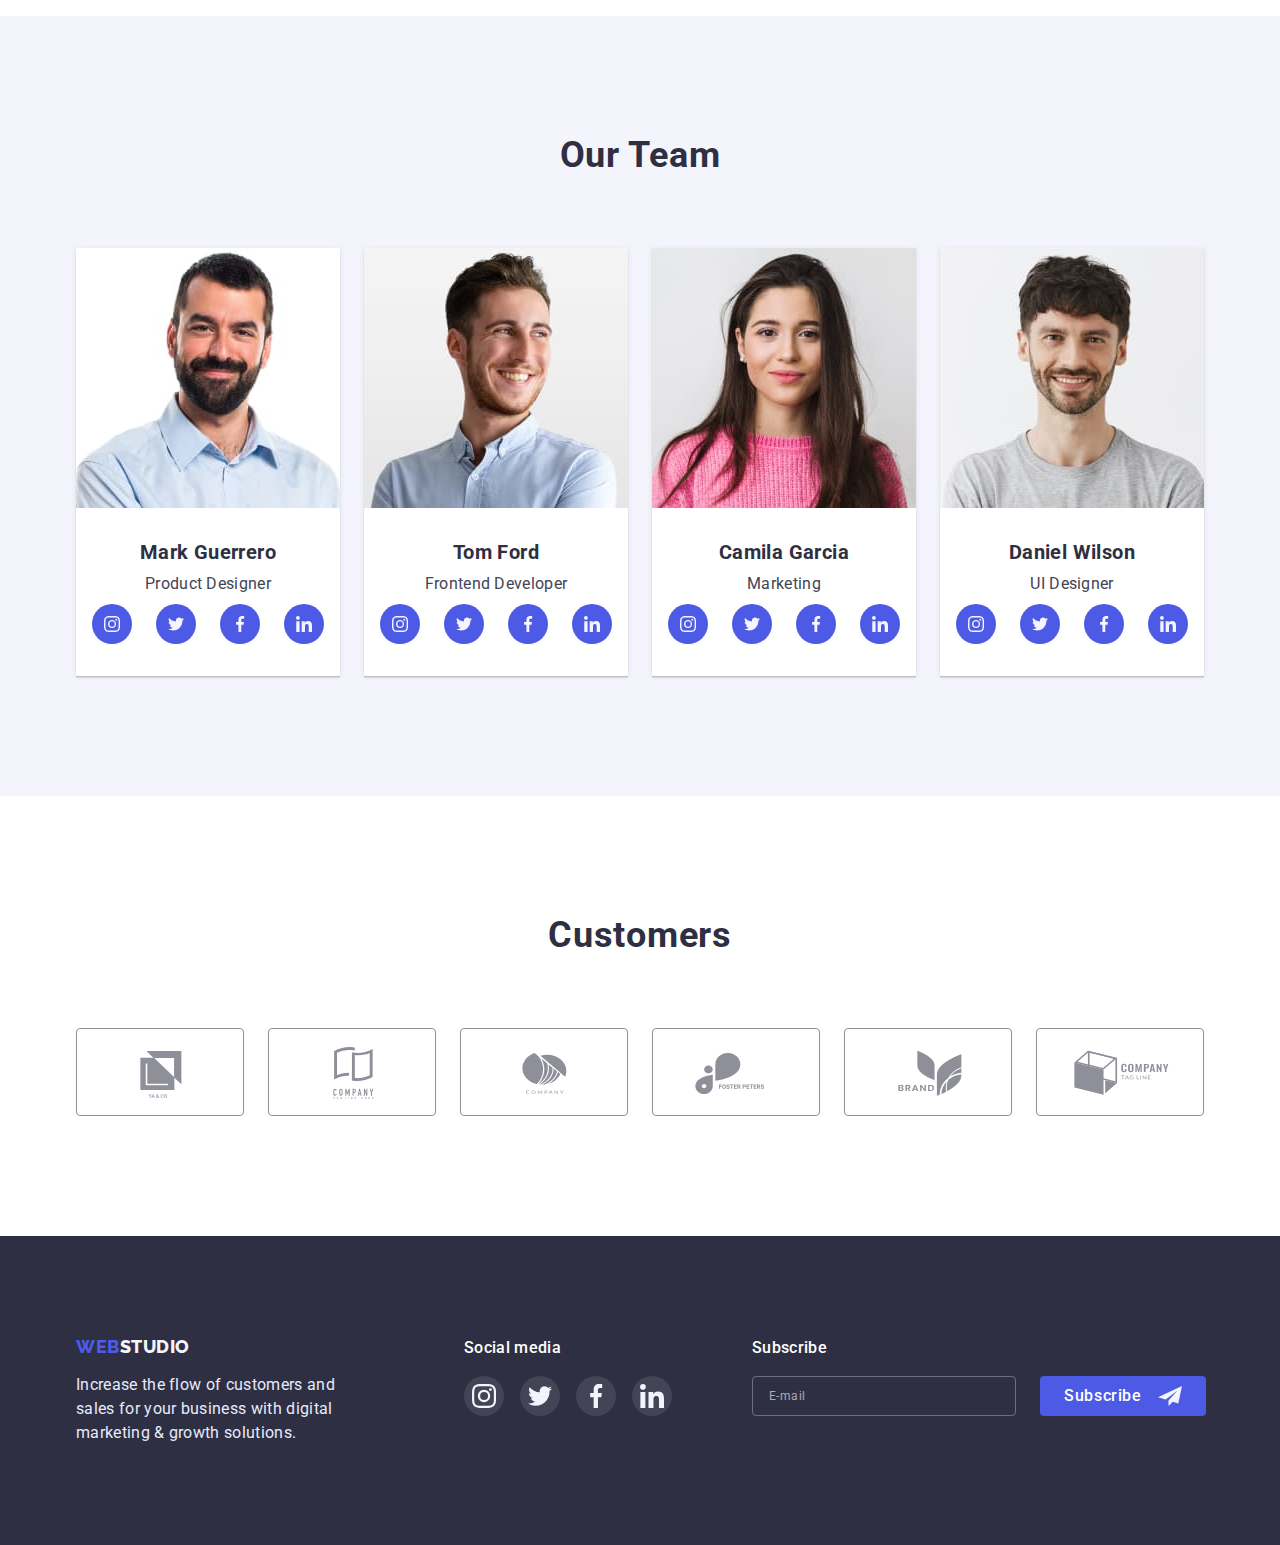
==== commit 3b4f2d65: "Update index.html" ====
--- a/index.html
+++ b/index.html
@@ -34,11 +34,11 @@
                 </li>
             </ul>
         </nav>
-        <button type="button" class="mobile-btn">
+        <button type="button" class="mobile-btn" data-menu-open >
             <svg class="mobile-btn-icon" width="32" height="22">
             <use href="./images/icons.svg/symbol-defs.svg#menu_btn"></svg>
         </button>
-        <ul class="header-list list">
+        <ul class="header-cont list">
             <li class="header-item">
                 <a class="contacts link" href="mailto:info@devstudio.com">info@devstudio.com</a>
             </li>
@@ -49,9 +49,10 @@
         </div>
 
 
-        <div class="mobile-menu">
+        <div class="mobile-menu  is-hidden" data-menu >
             <div class="container mobile-menu-container">
-            <button type="button" class="mobile-menu_close-btn">
+                <div>
+            <button type="button" class="mobile-menu_close-btn" data-menu-close>
                 <svg class="mobile-menu_close-btn-icon" width="8" height="8">
                 <use href="./images/icons.svg/symbol-defs.svg#icon-close-black-18dp-2-1-2"></svg>
             </button>
@@ -66,7 +67,8 @@
                 <li class="mobile-menu-list-item">
                     <a class="mobile-menu-list-link link" href="">Contacts</a>
                 </li>
-            </ul>
+            </ul></div>
+            <div>
             <ul class="mobile-menu-cont list">
                 <li class="mobile-menu-cont-item">
                     <a class="mobile-menu-cont-tel link" href="tel:+11(000)1111111">+11 (000) 111-11-11 </a>
@@ -99,7 +101,7 @@
                         <use href="./images/icons.svg/symbol-defs[1].svg#icon-linkedin-1-1"></use>
                     </svg>
                 </a></li>
-            </ul>
+            </ul></div>
         </div>
         </div>
 
@@ -109,14 +111,14 @@
     </header>
     <main>
         <!--Hero-->
-        <!--
+       
         <section class="hero">
             <div class="container">
             <h1 class="main-title">Effective Solutions For Your Business</h1>
             <button class="modal-btn" type="button" data-modal-open>Order Service</button>
         </div>
-        </section>-->
-<!--
+        </section>
+
         <section class="solutions section">
             
             <div class="container">
@@ -162,8 +164,8 @@
                     </li>
                 </ul>
                 </div>
-        </section>-->
-        <!--
+        </section>
+        
         <section class="images">
             <div class="container">
             <h2 class="images-title title">What are we doing</h2>
@@ -179,15 +181,18 @@
                 </li>
             </ul>
             </div>
-        </section>-->
-    <!--
-        <section class="team "> section
+        </section>
+   
+        <section class="team "> 
             <div class="container">
             <h2 class="team-title title">Our Team</h2>
             <ul class="team-photo list">
                 <li class="team-item">
-                   
-                    <img src="./images/homework1/mark_guerrero.jpg" alt="man with a beard" width="264" height="260"> 
+                    <img src="./images/homework1/mark_guerrero.jpg" 
+                    alt="man with a beard" 
+                    srcset="./images/homework1/mark_guerrero.jpg 1x,
+                    ./images/hw7/img1-2x.jpg 2x"
+                    width="264" height="260"/> 
                 <div class="team-item-container">
                  <h3 class="team-name">Mark Guerrero</h3> 
             <p class="team-text">Product Designer</p>
@@ -220,7 +225,10 @@
                 </div>
         </li>
                 <li class="team-item">
-                    <img src="./images/homework1/tom_ford.jpg" alt="blond man" width="264" height="260"> 
+                    <img src="./images/homework1/tom_ford.jpg" alt="blond man"
+                    srcset="./images/homework1/tom_ford.jpg 1x,
+                    ./images/hw7/img2-2x.jpg 2x"
+                    width="264" height="260"> 
                 <div class="team-item-container">
                     <h3 class="team-name">Tom Ford</h3>
             <p class="team-text">Frontend Developer</p> 
@@ -252,7 +260,10 @@
                 </div>
         </li>
                 <li class="team-item">
-                    <img src="./images/homework1/camila_garcia.jpg" alt="woman" width="264" height="260"> 
+                    <img src="./images/homework1/camila_garcia.jpg" alt="woman" 
+                    srcset="./images/homework1/camila_garcia.jpg 1x,
+                    ./images/hw7/img3-2x.jpg 2x"
+                    width="264" height="260"> 
                 <div class="team-item-container">
                     <h3 class="team-name">Camila Garcia</h3>
                     <p class="team-text">Marketing</p>
@@ -284,7 +295,10 @@
                 </div>
                 </li>
                 <li class="team-item">
-                    <img src="./images/homework1/daniel_wilson.jpg" alt="man in a gray T-shirt" width="264" height="260"> 
+                    <img src="./images/homework1/daniel_wilson.jpg" alt="man in a gray T-shirt" 
+                    srcset="./images/homework1/daniel_wilson.jpg 1x,
+                    ./images/hw7/img4-2x.jpg 2x"
+                    width="264" height="260"> 
                 <div class="team-item-container">
                     <h3 class="team-name">Daniel Wilson</h3>
                 <p class="team-text">UI Designer</p>
@@ -317,8 +331,8 @@
             </li>
             </ul>
         </div>
-        </section>-->
-                <!--
+        </section>
+            
         <section class="customers">
             <div class="container">
 <h2 class="title">Customers</h2>
@@ -355,10 +369,10 @@
     </a></li>
 </ul>
 </div>
-        </section>-->
+        </section>
     </main>
 
-<!--
+
     <footer class="footer">
         <div class=" footer-container container ">
         <div class="">
@@ -404,8 +418,8 @@
         </button>
     </form></div>
     </div>
-    </footer>-->
-   <!--
+    </footer>
+   
     <div class="backdrop is-hidden" data-modal>
         <div class="modal">
             <button type="button" class="modal-close" data-modal-close>
@@ -462,6 +476,7 @@
     </div>
         </div>
    
-    <script src="./js/modal.js"></script>-->
+    <script src="./js/modal.js"></script>
+    <script src="./js/mobile-menu.js"></script>  
 </body>
 </html>--- a/css/styles.css
+++ b/css/styles.css
@@ -41,6 +41,9 @@
     /*padding-bottom: 120px;*/ padding-bottom: 96px;
    /* padding-top: 120px;*/ padding-top: 96px;
 }
+.no-scroll{
+    overflow: hidden;
+}
 /*------------HEADER----------------*/
 .list {
     list-style: none;
@@ -74,13 +77,14 @@
 color: var(--dark-color);
 
 }
+/*---------------------MOBILE-BTN--------------*/
 .mobile-btn {
   background-color: transparent;
   border: none;
 padding: 0;
 width: 32px;
 height: 22px;
-
+cursor: pointer;
 }
 .mobile-btn-icon {
 stroke: #2E2F42;
@@ -94,7 +98,19 @@
     background-color: #FFFFFF;
     left: 0;
     top: 0;
-   
+    max-height: 796px;
+}
+.mobile-menu > .container{
+    height: 100%;
+    display: flex;
+    flex-direction: column;
+    justify-content: space-between;
+    overflow: auto;
+}
+.is-hidden{
+    opacity: 0;
+    visibility: hidden;
+    pointer-events: none;
 }
 .mobile-menu_close-btn{
     position: absolute;
@@ -108,8 +124,8 @@
     width: 24px;
 height: 24px;
 transition: fill 250ms cubic-bezier(0.4, 0, 0.2, 1),
-background-color 250ms cubic-bezier(0.4, 0, 0.2, 1)
-
+background-color 250ms cubic-bezier(0.4, 0, 0.2, 1);
+cursor: pointer;
 }
 .mobile-menu_close-btn:hover,
 .mobile-menu_close-btn:active{
@@ -119,28 +135,25 @@
 
 .mobile-menu-container{
 position: relative;
-height: 796px;
 padding: 80px 40px 40px 40px;
 }
-.mobile-menu-list{
-margin-bottom: 284px;
-}
-.mobile-menu-list-item:not(:last-child) {
+
+.mobile-menu-list-item {
     margin-bottom: 40px;
 }
 .mobile-menu-list-link{
-    
     font-weight: 700;
     font-size: 36px;
     line-height: 1.1;
     letter-spacing: 0.02em;
    /* navy blue */
    color: #2E2F42;
-    transition: color 250ms cubic-bezier(0.4, 0, 0.2, 1);
+    transition: color 250ms cubic-bezier(0.4, 0, 0.2, 1),
+    background-color 250ms cubic-bezier(0.4, 0, 0.2, 1);
 }
 
 .mobile-menu-list-link:hover,
-.mobile-menu-list-link:focus {
+.mobile-menu-list-link:active {
     color: #404BBF;
     background-color:var(--btn-color);
 }
@@ -158,17 +171,14 @@
     line-height: 1.2;
     letter-spacing: 0.02em;
     color: #434455;
+   
 }
 .mobile-menu-cont-item:not(:last-child){
 margin-bottom: 40px;
 }
 .mobile-menu-cont{
-    margin-bottom: 48px;
-}
-
-
-
-
+    margin-bottom: 48px; 
+}
 
 .mobile-soc-list {
     display: flex;
@@ -195,29 +205,37 @@
     fill: #FFFFFF;
 }
 .mobile-soc-link:hover,
-.mobile-soc-link:focus{
+.mobile-soc-link:active{
     background-color: #404BBF;
-
+}
+.mobile-menu-list .mobile-menu-list-link .current {
+    color: var(--pressed-state-color);
+}
 /*-----------------nav-------------------------*/
+
+
+.header-cont{
+    display: none;
+}
 .header-navigation {
-    /*display: flex;*/display: none;
+    margin-right: auto;
     align-items: center;
-    margin-right: auto;
-}
+    /*display: flex;*/ display: none;
+}
+
 .header-list {
-    /*display: flex;*/ display: none;
-    gap: 40px;  
-}
+    /*display:flex;*/ display: none;
+    gap: 40px;  }
+
 .header-link {
     position: relative;
     font-weight: 700;
     font-size: 16px;
     line-height: 1.5;
     letter-spacing: 0.02em;
-   /* navy blue */
+   
    color: var(--dark-color);
     transition: color 250ms cubic-bezier(0.4, 0, 0.2, 1);
-    
 }
 .header-link.current::after {
     content: "";
@@ -228,7 +246,7 @@
 border-radius: 2px;
 left: 0;
 bottom: -28px;
-display: none;
+
 }
 .header-link:hover,
 .header-link:focus {
@@ -248,10 +266,11 @@
     font-size: 16px;
     line-height: 1.5;
     letter-spacing: 0.02em;
-/* SLATE */
+
     color: var(--text-color);
     transition: color 250ms cubic-bezier(0.4, 0, 0.2, 1),
     background-color 250ms cubic-bezier(0.4, 0, 0.2, 1);
+    
 }
 .contacts:hover,
 .contacts:focus {
@@ -260,7 +279,7 @@
 }
 /*----------------/contacts-------------------*/
 /*--------------------/HEADER-----------*/
-/*---------------MAIN-HERO-------------------*/
+/*---------------HERO-------------------*/
 .hero {
     padding-top: 112px;/*188px*/
     padding-bottom: 112px; /*188px*/
@@ -269,14 +288,23 @@
     background-image: linear-gradient(
         rgba(46, 47, 66, 0.7),
         rgba(46, 47, 66, 0.7)
-    ), url(../images/hw4/people-office.jpg);
+    ), url(../images/hw7/mobile-bg.jpg);
     background-repeat: no-repeat;
     background-position: center;
     background-size: cover;
-    max-width: 1440px;
+    /*max-width: 1440px;*/
     margin: auto;
 }
-
+@media (min-device-pixel-ratio: 2),
+  (min-resolution: 192dpi),
+  (min-resolution: 2dppx) {
+  .hero {
+    background-image: linear-gradient(
+        rgba(46, 47, 66, 0.7),
+        rgba(46, 47, 66, 0.7)
+    ), url(../images/hw7/mobile-bg-2x.jpg);
+  }
+}
 .main-title {
 max-width: 320px; /*496px;*/
 text-align: center;
@@ -316,41 +344,39 @@
 /*-----------------/Hero----------------*/
 /*----------------- Section-SOLUTIONS---------*/
 .menu-solutions {
-    
     display: flex;
     flex-wrap: wrap;
-    gap: 24px;
+   gap: 72px;
     column-gap: 24px;
-    
-    align-items: center;
-     
-}
-.menu-item {
-    flex-basis: calc((100% - 72px)/4);
+    align-items: center;   
+}
+
+/*.menu-item {
+    /*flex-basis: calc((100% - 72px)/4);
     max-width: 264px;
-    
-}  
+}  */
+
 .menu-name{
     display: flex;
    justify-content: center;
     font-weight: 700;
-    font-size: 20px;
-    line-height: 1.2;
+    font-size: /*20px*/36px;
+    line-height: /*1.2*/ 1.11;
     letter-spacing: 0.02em; 
     /* NAVY BLUE */
     color: var(--dark-color);
-
     margin-bottom: 8px;
 }
 .menu-text {
-    
+    font-weight: 500;
     font-size: 16px;
     line-height: 1.5;
     letter-spacing: 0.02em;
     /* SLATE */
     color: var(--text-color);    
 }
-.menu-item-icon {
+.menu-item-icon{ display: none;}
+/*.menu-item-icon {
     display: flex;
     border-radius: 4px;
         background-color: var(--footer-logo-color);
@@ -362,12 +388,12 @@
 .menu-icon{
     fill: var(--dark-color);
  
-}
+}*/
    
     
 /*-----------------/section-SOLUTIONS---------*/
-/*------------------sec-IMAGES-TEAM--------------------*/
-.images-menu {
+/*------------------sec-IMAGES---------------------*/
+/*.images-menu {
     display: flex;
     flex-wrap: wrap;
     gap: 24px;
@@ -376,8 +402,9 @@
 .images {
     padding-bottom: 120px;
    
-}
-.title {
+}*/
+.images {display: none;}
+/*.title {
 
 font-weight: 700;
 font-size: 36px;
@@ -387,8 +414,8 @@
 color: var(--dark-color);
 margin-bottom: 72px;
 text-align: center;
-}
-/*------------------/sec-IMAGES--------------------*/
+}*/
+/*------------------TEAM--------------------*/
 
 
 .team-item {
@@ -396,7 +423,6 @@
  
  background: var(--btn-color);
  
-width: 100%;
 }
 
 .team-name {
@@ -418,7 +444,16 @@
     color: var(--text-color);
     margin-bottom: 8px;
 }
-
+.team-title{
+font-weight: 700;
+font-size: 36px;
+line-height: 1.11;
+text-align: center;
+letter-spacing: 0.02em;
+text-transform: capitalize;
+color: #2E2F42;
+margin-bottom: 72px;
+}
 .team {
     background-color:#F4F4FD;
     padding-top: 96px;
@@ -429,10 +464,11 @@
     flex-wrap: wrap;
 gap: 72px;
    text-align: center;
-   /*flex-basis: calc((100%-72px)/4);*/
- 
+flex-basis: calc((100%-72px)/4);
+width: 100%;
    justify-content: center;
 }
+
 .team-item-container {
 padding: 32px 16px;
 }
@@ -482,6 +518,16 @@
     height: 88px;
     width: calc((100% - 16px) / 2);
    
+}
+.title{
+    font-weight: 700;
+font-size: 36px;
+line-height: 40px;
+text-align: center;
+letter-spacing: 0.02em;
+text-transform: capitalize;
+color: #2E2F42;
+margin-bottom: 72px;
 }
 .customers-link {
     width: 100%;
@@ -532,7 +578,9 @@
 text-transform: uppercase;
 /* IRIS */
 color: var(--links-color);
-
+display: flex;
+justify-content: center;
+margin-bottom: 16px;
 }
 .footer-studio {
     /* CLOUD */
@@ -544,20 +592,20 @@
 letter-spacing: 0.02em;
 /* CORNFLOWER */
 color: var(--accent-color);
-margin-top: 16px;
-max-width: 264px;
+min-width: 268px;
+padding-left: 64px;
+padding-right: 64px;
 }
 .footer {
     background-color: var(--dark-color);
-    padding-top: 100px;
-    padding-bottom: 100px;
-    
-}
-.footer-container{
-    display: flex;
-}
+    padding-top: /*100px;*/96px;
+    padding-bottom: /*100px;*/96px;
+    
+}
+
 .footer-title{
     display: flex;
+    justify-content: center;
 font-weight: 500;
 font-size: 16px;
 line-height: 1.5;
@@ -596,11 +644,15 @@
     background-color: #31D0AA;
 }
 .footer-field{
-    margin-left: 120px;
-    margin-right: 80px;
+   /* margin-left: 120px;
+    margin-right: 80px;*/
+    margin-top: 72px;
+    margin-bottom: 72px;
+    padding-left: 94px;
+    padding-right: 94px;
 }
 .footer-input {
-    width: 264px;
+    width: 396px;
     height: 40px;
     background-color: transparent;
     border: 1px solid rgba(255, 255, 255, 0.3);
@@ -611,6 +663,7 @@
 font-size: 12px;
 display: flex;
 transition:border-color 250ms cubic-bezier(0.4, 0, 0.2, 1);
+margin-bottom: 16px;
 }
 .footer-input:hover,
 .footer-input:focus{
@@ -654,12 +707,14 @@
 
 .footer-form{
     display: flex;
-    gap: 24px;
+    flex-wrap: wrap;
    
+   justify-content: center;
 }
 .footer-title-sub{
     font-weight: 500;
     display: flex;
+    justify-content: center;
 font-size: 16px;
 line-height: 1.5;
 letter-spacing: 0.02em;
@@ -811,7 +866,7 @@
     top: 0;
     width: 100%;
     height: 100%; 
-    background-color: rgba(17, 19,25, 0.439);
+    background-color: rgba(46, 47, 66, 0.4);
     transition: opacity 250ms cubic-bezier(0.4, 0, 0.2, 1), visibility 250ms cubic-bezier(0.4, 0, 0.2, 1);
 }
 
@@ -819,8 +874,8 @@
     position: absolute;
 top: 50%;
 left: 50%;
-    width:408px ;
-    min-height: 576px;
+    width:392px ;
+    min-height: 586px;
     background-color: #FCFCFC;
     box-shadow: 0px 1px 1px rgba(0, 0, 0, 0.14), 
     0px 1px 3px rgba(0, 0, 0, 0.12), 0px 2px 1px rgba(0, 0, 0, 0.2);
--- a/css/mobile.css
+++ b/css/mobile.css
@@ -1,6 +1,6 @@
 @media screen and (min-width: 480px) {
     .container {
-        width: 428px;
+        max-width: 428px;
         margin-left: auto;
         margin-right: auto;
     }
--- a/css/tablet.css
+++ b/css/tablet.css
@@ -1,9 +1,81 @@
 @media screen and (min-width: 768px) {
     .container {
-        width: 768px;      
+        max-width: 768px;     
+        
 }
+/*------------------------HEADER--------------------------*/
+.header-logo {
+    margin-right: 123px;
+    }
+.header{
+    padding-bottom: 10px; }
+
+.header-navigation {
+    margin-right: 118px;
+    align-items: center;
+    display: flex;
+}
+
+.header-list {
+    display:flex;
+    gap: 40px;  }
+
+.header-link {
+    position: relative;
+    font-weight: 700;
+    font-size: 16px;
+    line-height: 1.5;
+    letter-spacing: 0.02em;
+   color: var(--dark-color);
+    transition: color 250ms cubic-bezier(0.4, 0, 0.2, 1);
+}
+.header-link.current::after {
+    content: "";
+position: absolute;
+width: 100%;
+height: 4px;
+background: #404BBF;
+border-radius: 2px;
+left: 0;
+bottom: -22px;
+}
+.header-link:hover,
+.header-link:focus {
+    color: var(--pressed-state-color);
+    background-color:var(--btn-color);
+}
+.header-list .header-link.current {
+    color: var(--pressed-state-color);
+}
+.contacts {
+    position: relative;
+    font-weight: 400;
+    font-size: 12px;
+    line-height: 1.33;
+    letter-spacing: 0.04em;
+    color:  #434455;
+    transition: color 250ms cubic-bezier(0.4, 0, 0.2, 1),
+    background-color 250ms cubic-bezier(0.4, 0, 0.2, 1);
+}
+.contacts:hover,
+.contacts:focus {
+    color: var(--pressed-state-color);
+   background-color: var(--btn-color);
+}
+.header-cont{
+    display: block;
+}
+.mobile-btn {
+    display: none;
+}
+
+/*--------------------------HERO-----------------------*/
 .hero {
     padding-bottom: 108px; /*188px*/
+    background-image: linear-gradient(
+        rgba(46, 47, 66, 0.7),
+        rgba(46, 47, 66, 0.7)
+    ), url(../images/hw7/tablet-bg.jpg);
     }
 .main-title {
     max-width: 496px; 
@@ -11,11 +83,34 @@
         line-height: 1.07;
         margin-bottom: 40px; /*48px;*/
 }
-        
-
-
-
-
+@media (min-device-pixel-ratio: 2),
+(min-resolution: 192dpi),
+(min-resolution: 2dppx) {
+.hero {
+  background-image: linear-gradient(
+    rgba(46, 47, 66, 0.7),
+    rgba(46, 47, 66, 0.7)
+), url(../images/hw7/tablet-bg-2x.jpg);
+}
+}
+/*----------------------SOLUTIONS----------------------*/
+.menu-solutions {
+gap: 72px;
+    column-gap: 24px;    
+}
+.menu-item {
+    flex-basis: calc((100% - 24px) / 2);
+    max-width: 356px;
+ 
+}  
+.menu-name{
+justify-content: left;  
+}
+/*--------------------TEAM------------------------------*/
+.team .container{
+    padding-left: 108px;
+    padding-right: 108px;
+}
 .team{
     padding-bottom: 104px;
     
@@ -24,12 +119,68 @@
     column-gap: 24px;
     row-gap: 64px;
 }
+/*------------------customers---------------------*/
+.customers {
+    padding-top: 120px;
+    padding-bottom: 120px;
+}
 .customers-item {
-   max-width: 168px;
+    max-width: 168px;
+   
+    width: calc((100% - 48px) / 3);
+   
+}
+.customers-list {
+    display: flex;
+    justify-content: center;
+    list-style: none;
+    flex-wrap: wrap;
+ column-gap: 24px ;
+ row-gap: 72px;
+}
+.customers> .container{
+    padding-left: 108px;
+    padding-right: 108px;
+}
+/*------------------FOOTER--------------------*/
+.footer-container{
+    display:flex;
+    flex-wrap: wrap;
+    padding-left: 108px;
   
-   }
-.customers-list {
-    column-gap:  ;
-    width: calc((100% - 48px) / 3);}
-   
-    +}
+.footer-link {
+    justify-content: flex-start;
+}
+.footer-text {
+    max-width: 264px;
+    padding-left: 0;
+    padding-right: 0;
+    margin-right: 24px;
+    margin-bottom: 72px;
+    }
+    
+    .footer-field{
+       margin: 0;
+       padding: 0;
+     }
+     .footer-title{   
+        justify-content: flex-start;
+    }
+    .footer-title-sub{
+ 
+        justify-content: flex-start;
+       
+    }
+    
+    .footer-input {
+        width: 264px;
+        margin-bottom: 0;
+    }
+        .footer-form{
+            flex-wrap: nowrap;
+       gap: 24px;}
+
+       .modal{
+        width: 408px;
+       }--- a/css/desktop.css
+++ b/css/desktop.css
@@ -1,22 +1,196 @@
 @media screen and (min-width: 1200px) {
     .container {
-        width: 1158px;  
+        max-width: 1158px;  
+       
 }
+/*--------------------------HEADER-----------------------*/
+.header-logo {
+    margin-right: 76px;
+    }
+.header{
+    padding-bottom: 28px; }
+    .header-navigation {
+        margin-right: auto;
+    }
+    .header-link.current::after {
+    bottom: -32px;
+    }
+    .contacts {
+        font-size: 16px;
+        line-height: 1.5;
+        letter-spacing: 0.02em;}
+    .header-cont{
+        display: flex;
+        gap: 40px;
+    }
+
+
+    /*--------------------------HERO-----------------------*/
 .hero {
     padding-top: 188px;
     padding-bottom: 188px;
+    background-image: linear-gradient(
+        rgba(46, 47, 66, 0.7),
+        rgba(46, 47, 66, 0.7)
+    ), url(../images/hw4/people-office.jpg);
+}
+@media (min-device-pixel-ratio: 2),
+(min-resolution: 192dpi),
+(min-resolution: 2dppx) {
+.hero {
+  background-image: linear-gradient(
+    rgba(46, 47, 66, 0.7),
+    rgba(46, 47, 66, 0.7)
+), url(../images/hw7/people-office-2x.jpg);
+}
 }
 
 .main-title {
 margin-bottom: 48px;
+}
+/*----------------------SOLUTIONS----------------------*/
+.menu-solutions {
+    display: flex;
+    flex-wrap: wrap;
+   gap: 24px;
+   align-items: center;    
+}
+.solutions > .container{
+    padding-left: 15px;
+    padding-right: 15px;
+    max-width: 1158px;
+}
+.menu-item{
+    flex-basis: calc((100% - 72px) / 4);
+    max-width: 264px;  
+    
+}  
+.menu-name{
+    justify-content: left;
+    font-size: 20px;
+    line-height: 1.2;
+}
+.menu-text {
+    font-weight: 400;}
+.menu-item-icon {
+    display: flex;
+    border-radius: 4px;
+        background-color: var(--footer-logo-color);
+        align-items: center;
+        justify-content: center;
+        padding-top: 24px;
+        padding-bottom: 24px;
+}
+.menu-icon{
+    fill: var(--dark-color);
+}
+   /*-------------------------IMAGES------------------------*/
+   .images-menu {
+    display: flex;
+  
+    gap: 24px;
+    flex-basis: calc((100%-48px)/3);
+}
+.images {
+    padding-bottom: 120px;
+    display: flex;
+}
+.title {
+    font-weight: 700;
+    font-size: 36px;
+    line-height: 1.11;
+    letter-spacing: 0.02em;
+    text-transform: capitalize;
+    color: var(--dark-color);
+    margin-bottom: 72px;
+    text-align: center;
+    }
 
-}
+/*----------------------TEAM-----------------------*/
 .team{
     padding-bottom: 120px;
     padding-top: 120px;}
+   
+    .team> .container
+{
+    padding-left: 15px;
+    padding-right: 15px;
+}
+.team-photo {
+    gap: 24px;
+    }
+
+/*------------------customers---------------------*/
 
     .customers-item {
         
     flex-basis: calc((100% - 120px) / 6);
         }
-     +        .customers> .container{
+           padding-left: 15px;
+           padding-right: 15px;
+           width: 1158px;
+        }
+        .customers-list{
+            gap: 24px;
+        }
+    /*------------------FOOTER--------------------*/    
+   
+    .footer-container{
+        display: flex;
+        flex-wrap: nowrap;
+        padding-left: 15px;
+    }
+    
+    .footer-text {
+    font-size: 16px;
+    line-height: 1.5;
+    letter-spacing: 0.02em;
+    /* CORNFLOWER */
+    color: var(--accent-color);
+    margin-top: 16px;
+    max-width: 264px;
+    margin-right: 0;
+    margin-bottom: 0;
+
+    }
+    .footer {
+    
+        padding-top: 100px;
+        padding-bottom: 100px;
+        
+    }
+   
+    .footer-field{
+        margin-left: 120px;
+        margin-right: 80px;
+    }
+    .footer-input {
+        width: 264px;
+        height: 40px;
+        background-color: transparent;
+        border: 1px solid rgba(255, 255, 255, 0.3);
+    border-radius: 4px;
+    outline: none;
+    padding-left: 16px;
+    color: #FFFFFF;
+    font-size: 12px;
+    display: flex;
+    transition:border-color 250ms cubic-bezier(0.4, 0, 0.2, 1);
+    }
+   
+   
+    .footer-form{
+        display: flex;
+        gap: 24px;
+       
+    }
+    .footer-title-sub{
+        font-weight: 500;
+        display: flex;
+    font-size: 16px;
+    line-height: 1.5;
+    letter-spacing: 0.02em;
+    color: #FFFFFF;
+    margin-bottom: 16px;
+    }